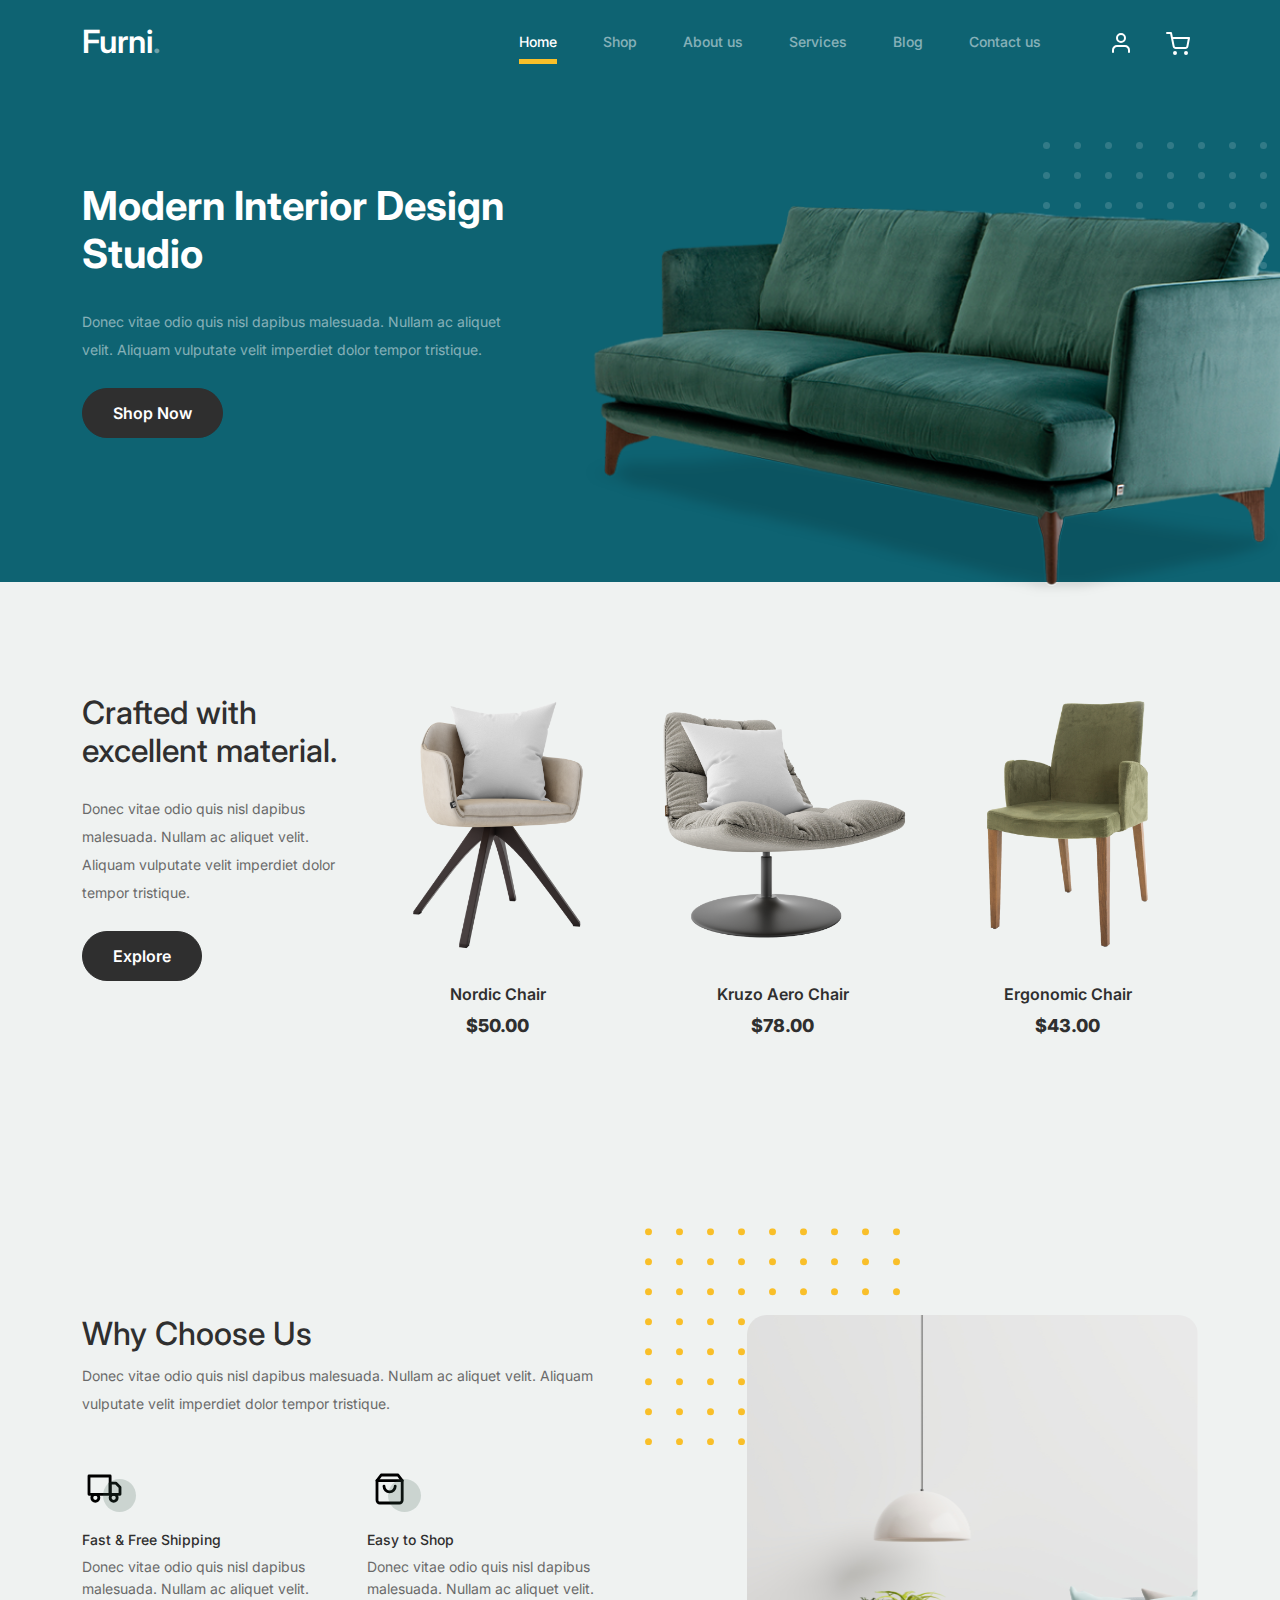
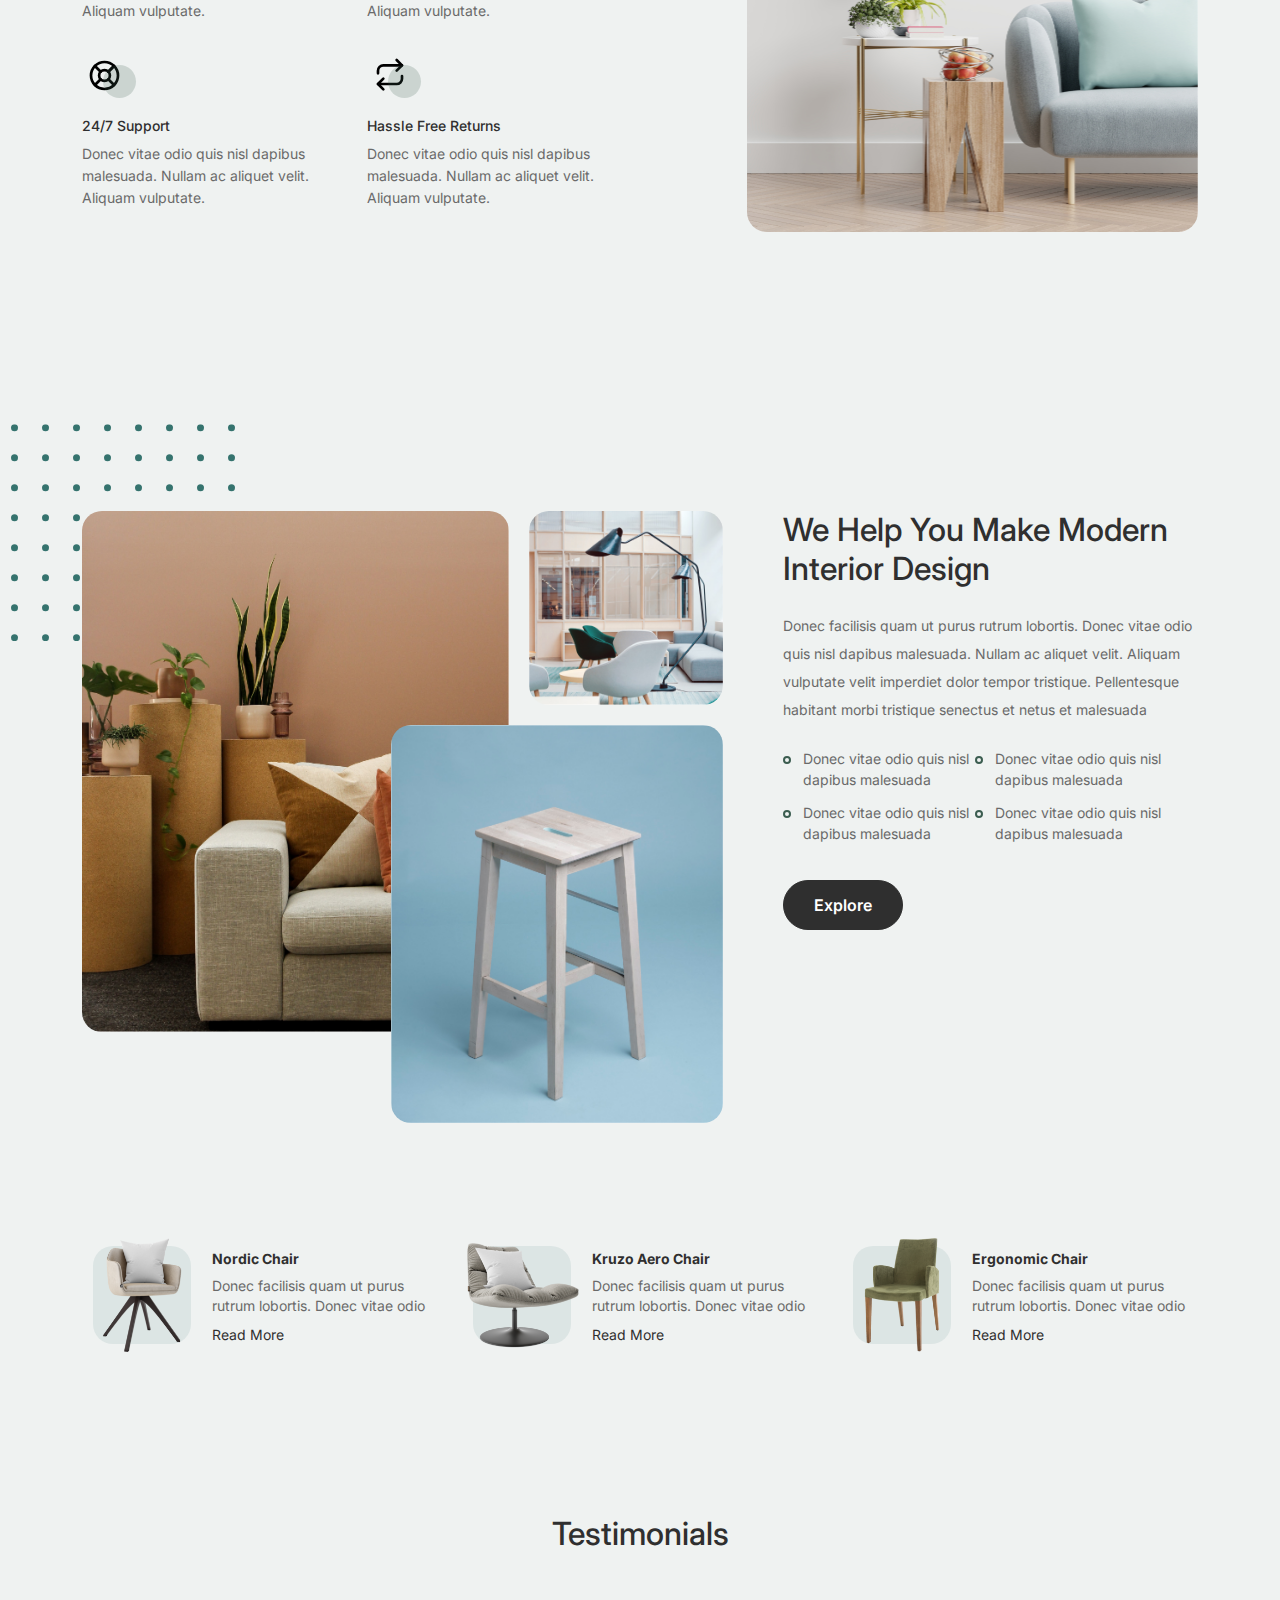
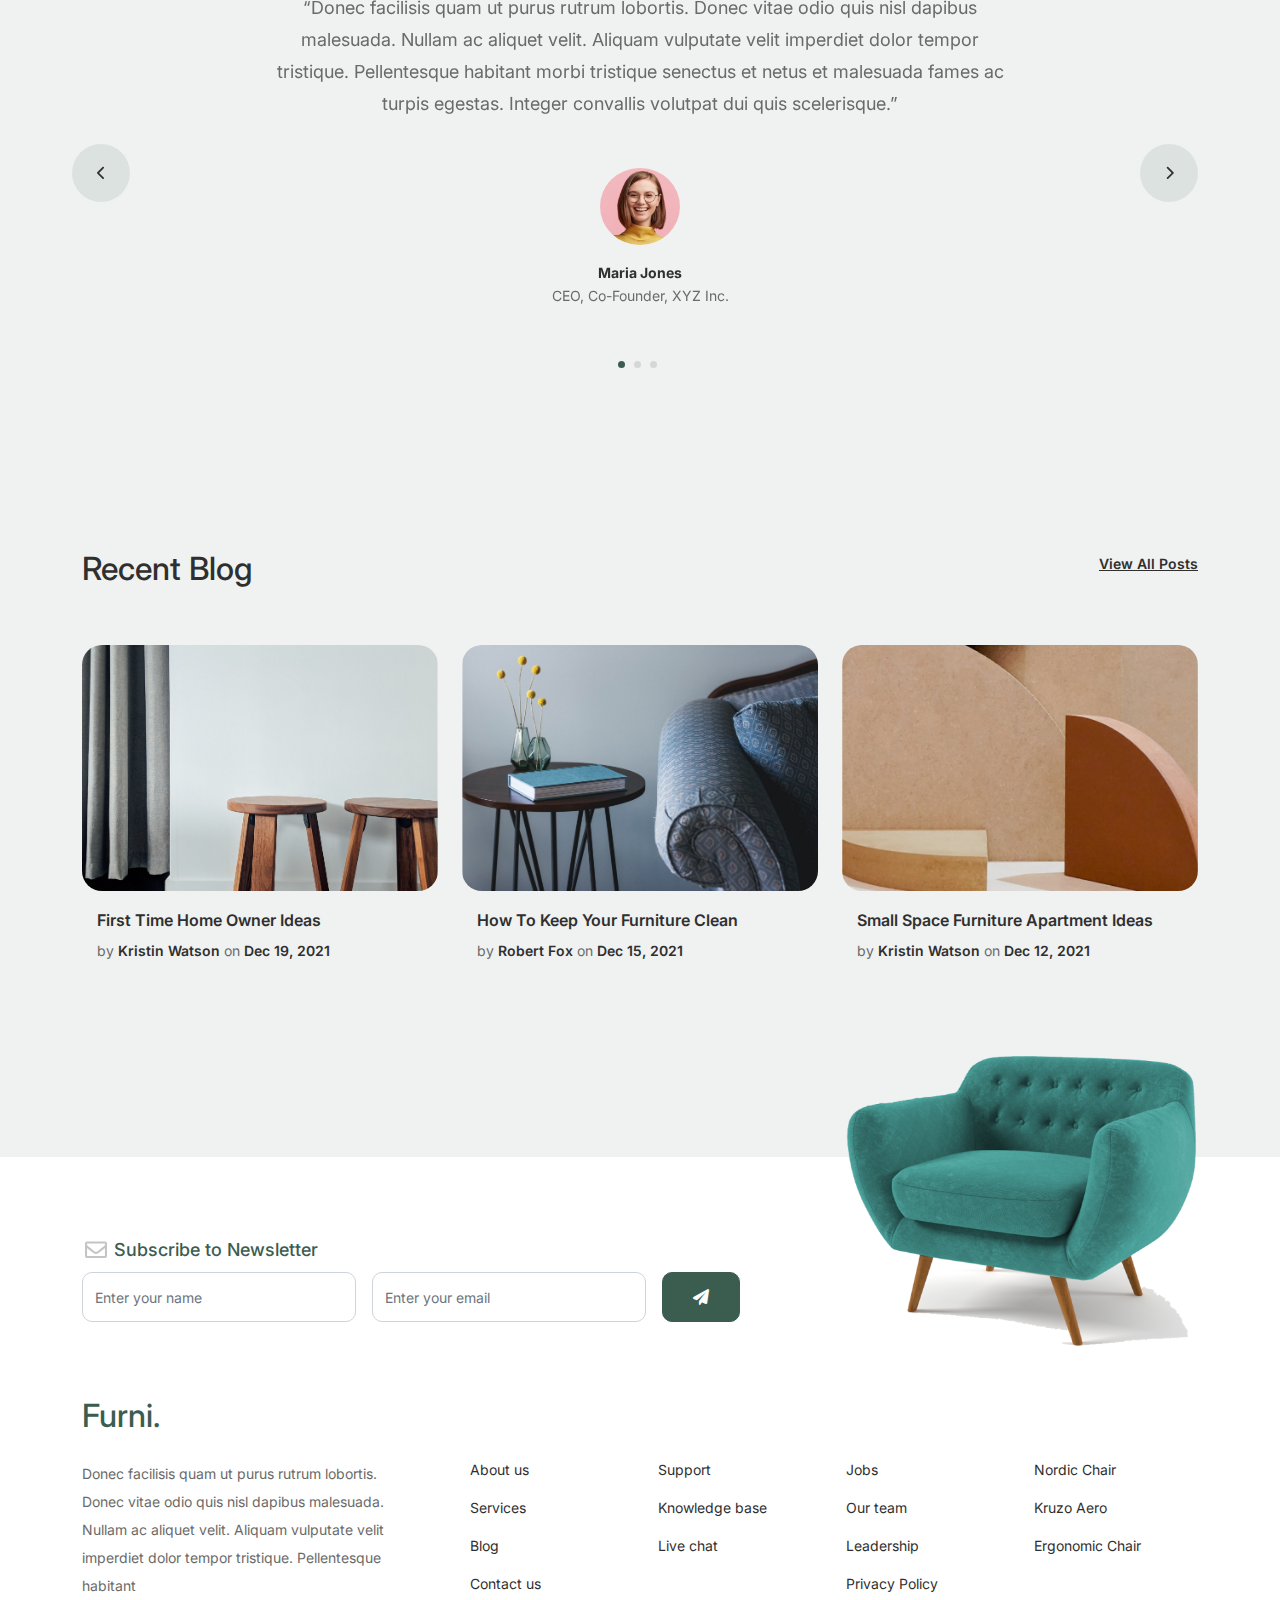
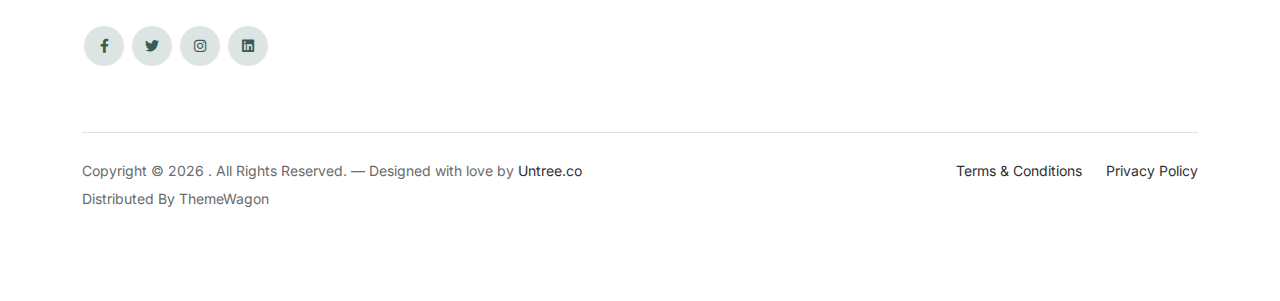
==== ShopSavvy+/index.html @ 0301f214 "Commit 1: Added Folder" ====
<!-- /*
* Bootstrap 5
* Template Name: Furni
* Template Author: Untree.co
* Template URI: https://untree.co/
* License: https://creativecommons.org/licenses/by/3.0/
*/ -->
<!DOCTYPE html>
<html lang="en">
  <head>
    <meta charset="utf-8" />
    <meta
      name="viewport"
      content="width=device-width, initial-scale=1, shrink-to-fit=no"
    />
    <meta name="author" content="Untree.co" />
    <link rel="shortcut icon" href="favicon.png" />

    <meta name="description" content="" />
    <meta name="keywords" content="bootstrap, bootstrap4" />

    <!-- Bootstrap CSS -->
    <link href="css/bootstrap.min.css" rel="stylesheet" />
    <link
      href="https://cdnjs.cloudflare.com/ajax/libs/font-awesome/6.0.0-beta3/css/all.min.css"
      rel="stylesheet"
    />
    <link href="css/tiny-slider.css" rel="stylesheet" />
    <link href="css/style.css" rel="stylesheet" />
    <title>
      Furni Free Bootstrap 5 Template for Furniture and Interior Design Websites
      by Untree.co
    </title>
  </head>

  <body>
    <!-- Start Header/Navigation -->
    <nav
      class="custom-navbar navbar navbar navbar-expand-md navbar-dark bg-dark"
      arial-label="Furni navigation bar"
    >
      <div class="container">
        <a class="navbar-brand" href="index.html">Furni<span>.</span></a>

        <button
          class="navbar-toggler"
          type="button"
          data-bs-toggle="collapse"
          data-bs-target="#navbarsFurni"
          aria-controls="navbarsFurni"
          aria-expanded="false"
          aria-label="Toggle navigation"
        >
          <span class="navbar-toggler-icon"></span>
        </button>

        <div class="collapse navbar-collapse" id="navbarsFurni">
          <ul class="custom-navbar-nav navbar-nav ms-auto mb-2 mb-md-0">
            <li class="nav-item active">
              <a class="nav-link" href="index.html">Home</a>
            </li>
            <li><a class="nav-link" href="shop.html">Shop</a></li>
            <li><a class="nav-link" href="about.html">About us</a></li>
            <li><a class="nav-link" href="services.html">Services</a></li>
            <li><a class="nav-link" href="blog.html">Blog</a></li>
            <li><a class="nav-link" href="contact.html">Contact us</a></li>
          </ul>

          <ul class="custom-navbar-cta navbar-nav mb-2 mb-md-0 ms-5">
            <li>
              <a class="nav-link" href="#"><img src="images/user.svg" /></a>
            </li>
            <li>
              <a class="nav-link" href="cart.html"
                ><img src="images/cart.svg"
              /></a>
            </li>
          </ul>
        </div>
      </div>
    </nav>
    <!-- End Header/Navigation -->

    <!-- Start Hero Section -->
    <div class="hero">
      <div class="container">
        <div class="row justify-content-between">
          <div class="col-lg-5">
            <div class="intro-excerpt">
              <h1>
                Modern Interior <span clsas="d-block">Design Studio</span>
              </h1>
              <p class="mb-4">
                Donec vitae odio quis nisl dapibus malesuada. Nullam ac aliquet
                velit. Aliquam vulputate velit imperdiet dolor tempor tristique.
              </p>
              <p>
                <a href="shop.html" class="btn btn-info me-2">Shop Now</a>
              </p>
            </div>
          </div>
          <div class="col-lg-7">
            <div class="hero-img-wrap">
              <img src="images/couch.png" class="img-fluid" />
            </div>
          </div>
        </div>
      </div>
    </div>
    <!-- End Hero Section -->

    <!-- Start Product Section -->
    <div class="product-section">
      <div class="container">
        <div class="row">
          <!-- Start Column 1 -->
          <div class="col-md-12 col-lg-3 mb-5 mb-lg-0">
            <h2 class="mb-4 section-title">Crafted with excellent material.</h2>
            <p class="mb-4">
              Donec vitae odio quis nisl dapibus malesuada. Nullam ac aliquet
              velit. Aliquam vulputate velit imperdiet dolor tempor tristique.
            </p>
            <p><a href="shop.html" class="btn">Explore</a></p>
          </div>
          <!-- End Column 1 -->

          <!-- Start Column 2 -->
          <div class="col-12 col-md-4 col-lg-3 mb-5 mb-md-0">
            <a class="product-item" href="cart.html">
              <img
                src="images/product-1.png"
                class="img-fluid product-thumbnail"
              />
              <h3 class="product-title">Nordic Chair</h3>
              <strong class="product-price">$50.00</strong>

              <span class="icon-cross">
                <img src="images/cross.svg" class="img-fluid" />
              </span>
            </a>
          </div>
          <!-- End Column 2 -->

          <!-- Start Column 3 -->
          <div class="col-12 col-md-4 col-lg-3 mb-5 mb-md-0">
            <a class="product-item" href="cart.html">
              <img
                src="images/product-2.png"
                class="img-fluid product-thumbnail"
              />
              <h3 class="product-title">Kruzo Aero Chair</h3>
              <strong class="product-price">$78.00</strong>

              <span class="icon-cross">
                <img src="images/cross.svg" class="img-fluid" />
              </span>
            </a>
          </div>
          <!-- End Column 3 -->

          <!-- Start Column 4 -->
          <div class="col-12 col-md-4 col-lg-3 mb-5 mb-md-0">
            <a class="product-item" href="cart.html">
              <img
                src="images/product-3.png"
                class="img-fluid product-thumbnail"
              />
              <h3 class="product-title">Ergonomic Chair</h3>
              <strong class="product-price">$43.00</strong>

              <span class="icon-cross">
                <img src="images/cross.svg" class="img-fluid" />
              </span>
            </a>
          </div>
          <!-- End Column 4 -->
        </div>
      </div>
    </div>
    <!-- End Product Section -->

    <!-- Start Why Choose Us Section -->
    <div class="why-choose-section">
      <div class="container">
        <div class="row justify-content-between">
          <div class="col-lg-6">
            <h2 class="section-title">Why Choose Us</h2>
            <p>
              Donec vitae odio quis nisl dapibus malesuada. Nullam ac aliquet
              velit. Aliquam vulputate velit imperdiet dolor tempor tristique.
            </p>

            <div class="row my-5">
              <div class="col-6 col-md-6">
                <div class="feature">
                  <div class="icon">
                    <img src="images/truck.svg" alt="Image" class="imf-fluid" />
                  </div>
                  <h3>Fast &amp; Free Shipping</h3>
                  <p>
                    Donec vitae odio quis nisl dapibus malesuada. Nullam ac
                    aliquet velit. Aliquam vulputate.
                  </p>
                </div>
              </div>

              <div class="col-6 col-md-6">
                <div class="feature">
                  <div class="icon">
                    <img src="images/bag.svg" alt="Image" class="imf-fluid" />
                  </div>
                  <h3>Easy to Shop</h3>
                  <p>
                    Donec vitae odio quis nisl dapibus malesuada. Nullam ac
                    aliquet velit. Aliquam vulputate.
                  </p>
                </div>
              </div>

              <div class="col-6 col-md-6">
                <div class="feature">
                  <div class="icon">
                    <img
                      src="images/support.svg"
                      alt="Image"
                      class="imf-fluid"
                    />
                  </div>
                  <h3>24/7 Support</h3>
                  <p>
                    Donec vitae odio quis nisl dapibus malesuada. Nullam ac
                    aliquet velit. Aliquam vulputate.
                  </p>
                </div>
              </div>

              <div class="col-6 col-md-6">
                <div class="feature">
                  <div class="icon">
                    <img
                      src="images/return.svg"
                      alt="Image"
                      class="imf-fluid"
                    />
                  </div>
                  <h3>Hassle Free Returns</h3>
                  <p>
                    Donec vitae odio quis nisl dapibus malesuada. Nullam ac
                    aliquet velit. Aliquam vulputate.
                  </p>
                </div>
              </div>
            </div>
          </div>

          <div class="col-lg-5">
            <div class="img-wrap">
              <img
                src="images/why-choose-us-img.jpg"
                alt="Image"
                class="img-fluid"
              />
            </div>
          </div>
        </div>
      </div>
    </div>
    <!-- End Why Choose Us Section -->

    <!-- Start We Help Section -->
    <div class="we-help-section">
      <div class="container">
        <div class="row justify-content-between">
          <div class="col-lg-7 mb-5 mb-lg-0">
            <div class="imgs-grid">
              <div class="grid grid-1">
                <img src="images/img-grid-1.jpg" alt="Untree.co" />
              </div>
              <div class="grid grid-2">
                <img src="images/img-grid-2.jpg" alt="Untree.co" />
              </div>
              <div class="grid grid-3">
                <img src="images/img-grid-3.jpg" alt="Untree.co" />
              </div>
            </div>
          </div>
          <div class="col-lg-5 ps-lg-5">
            <h2 class="section-title mb-4">
              We Help You Make Modern Interior Design
            </h2>
            <p>
              Donec facilisis quam ut purus rutrum lobortis. Donec vitae odio
              quis nisl dapibus malesuada. Nullam ac aliquet velit. Aliquam
              vulputate velit imperdiet dolor tempor tristique. Pellentesque
              habitant morbi tristique senectus et netus et malesuada
            </p>

            <ul class="list-unstyled custom-list my-4">
              <li>Donec vitae odio quis nisl dapibus malesuada</li>
              <li>Donec vitae odio quis nisl dapibus malesuada</li>
              <li>Donec vitae odio quis nisl dapibus malesuada</li>
              <li>Donec vitae odio quis nisl dapibus malesuada</li>
            </ul>
            <p><a herf="#" class="btn">Explore</a></p>
          </div>
        </div>
      </div>
    </div>
    <!-- End We Help Section -->

    <!-- Start Popular Product -->
    <div class="popular-product">
      <div class="container">
        <div class="row">
          <div class="col-12 col-md-6 col-lg-4 mb-4 mb-lg-0">
            <div class="product-item-sm d-flex">
              <div class="thumbnail">
                <img src="images/product-1.png" alt="Image" class="img-fluid" />
              </div>
              <div class="pt-3">
                <h3>Nordic Chair</h3>
                <p>
                  Donec facilisis quam ut purus rutrum lobortis. Donec vitae
                  odio
                </p>
                <p><a href="#">Read More</a></p>
              </div>
            </div>
          </div>

          <div class="col-12 col-md-6 col-lg-4 mb-4 mb-lg-0">
            <div class="product-item-sm d-flex">
              <div class="thumbnail">
                <img src="images/product-2.png" alt="Image" class="img-fluid" />
              </div>
              <div class="pt-3">
                <h3>Kruzo Aero Chair</h3>
                <p>
                  Donec facilisis quam ut purus rutrum lobortis. Donec vitae
                  odio
                </p>
                <p><a href="#">Read More</a></p>
              </div>
            </div>
          </div>

          <div class="col-12 col-md-6 col-lg-4 mb-4 mb-lg-0">
            <div class="product-item-sm d-flex">
              <div class="thumbnail">
                <img src="images/product-3.png" alt="Image" class="img-fluid" />
              </div>
              <div class="pt-3">
                <h3>Ergonomic Chair</h3>
                <p>
                  Donec facilisis quam ut purus rutrum lobortis. Donec vitae
                  odio
                </p>
                <p><a href="#">Read More</a></p>
              </div>
            </div>
          </div>
        </div>
      </div>
    </div>
    <!-- End Popular Product -->

    <!-- Start Testimonial Slider -->
    <div class="testimonial-section">
      <div class="container">
        <div class="row">
          <div class="col-lg-7 mx-auto text-center">
            <h2 class="section-title">Testimonials</h2>
          </div>
        </div>

        <div class="row justify-content-center">
          <div class="col-lg-12">
            <div class="testimonial-slider-wrap text-center">
              <div id="testimonial-nav">
                <span class="prev" data-controls="prev"
                  ><span class="fa fa-chevron-left"></span
                ></span>
                <span class="next" data-controls="next"
                  ><span class="fa fa-chevron-right"></span
                ></span>
              </div>

              <div class="testimonial-slider">
                <div class="item">
                  <div class="row justify-content-center">
                    <div class="col-lg-8 mx-auto">
                      <div class="testimonial-block text-center">
                        <blockquote class="mb-5">
                          <p>
                            &ldquo;Donec facilisis quam ut purus rutrum
                            lobortis. Donec vitae odio quis nisl dapibus
                            malesuada. Nullam ac aliquet velit. Aliquam
                            vulputate velit imperdiet dolor tempor tristique.
                            Pellentesque habitant morbi tristique senectus et
                            netus et malesuada fames ac turpis egestas. Integer
                            convallis volutpat dui quis scelerisque.&rdquo;
                          </p>
                        </blockquote>

                        <div class="author-info">
                          <div class="author-pic">
                            <img
                              src="images/person-1.png"
                              alt="Maria Jones"
                              class="img-fluid"
                            />
                          </div>
                          <h3 class="font-weight-bold">Maria Jones</h3>
                          <span class="position d-block mb-3"
                            >CEO, Co-Founder, XYZ Inc.</span
                          >
                        </div>
                      </div>
                    </div>
                  </div>
                </div>
                <!-- END item -->

                <div class="item">
                  <div class="row justify-content-center">
                    <div class="col-lg-8 mx-auto">
                      <div class="testimonial-block text-center">
                        <blockquote class="mb-5">
                          <p>
                            &ldquo;Donec facilisis quam ut purus rutrum
                            lobortis. Donec vitae odio quis nisl dapibus
                            malesuada. Nullam ac aliquet velit. Aliquam
                            vulputate velit imperdiet dolor tempor tristique.
                            Pellentesque habitant morbi tristique senectus et
                            netus et malesuada fames ac turpis egestas. Integer
                            convallis volutpat dui quis scelerisque.&rdquo;
                          </p>
                        </blockquote>

                        <div class="author-info">
                          <div class="author-pic">
                            <img
                              src="images/person-1.png"
                              alt="Maria Jones"
                              class="img-fluid"
                            />
                          </div>
                          <h3 class="font-weight-bold">Maria Jones</h3>
                          <span class="position d-block mb-3"
                            >CEO, Co-Founder, XYZ Inc.</span
                          >
                        </div>
                      </div>
                    </div>
                  </div>
                </div>
                <!-- END item -->

                <div class="item">
                  <div class="row justify-content-center">
                    <div class="col-lg-8 mx-auto">
                      <div class="testimonial-block text-center">
                        <blockquote class="mb-5">
                          <p>
                            &ldquo;Donec facilisis quam ut purus rutrum
                            lobortis. Donec vitae odio quis nisl dapibus
                            malesuada. Nullam ac aliquet velit. Aliquam
                            vulputate velit imperdiet dolor tempor tristique.
                            Pellentesque habitant morbi tristique senectus et
                            netus et malesuada fames ac turpis egestas. Integer
                            convallis volutpat dui quis scelerisque.&rdquo;
                          </p>
                        </blockquote>

                        <div class="author-info">
                          <div class="author-pic">
                            <img
                              src="images/person-1.png"
                              alt="Maria Jones"
                              class="img-fluid"
                            />
                          </div>
                          <h3 class="font-weight-bold">Maria Jones</h3>
                          <span class="position d-block mb-3"
                            >CEO, Co-Founder, XYZ Inc.</span
                          >
                        </div>
                      </div>
                    </div>
                  </div>
                </div>
                <!-- END item -->
              </div>
            </div>
          </div>
        </div>
      </div>
    </div>
    <!-- End Testimonial Slider -->

    <!-- Start Blog Section -->
    <div class="blog-section">
      <div class="container">
        <div class="row mb-5">
          <div class="col-md-6">
            <h2 class="section-title">Recent Blog</h2>
          </div>
          <div class="col-md-6 text-start text-md-end">
            <a href="#" class="more">View All Posts</a>
          </div>
        </div>

        <div class="row">
          <div class="col-12 col-sm-6 col-md-4 mb-4 mb-md-0">
            <div class="post-entry">
              <a href="#" class="post-thumbnail"
                ><img src="images/post-1.jpg" alt="Image" class="img-fluid"
              /></a>
              <div class="post-content-entry">
                <h3><a href="#">First Time Home Owner Ideas</a></h3>
                <div class="meta">
                  <span>by <a href="#">Kristin Watson</a></span>
                  <span>on <a href="#">Dec 19, 2021</a></span>
                </div>
              </div>
            </div>
          </div>

          <div class="col-12 col-sm-6 col-md-4 mb-4 mb-md-0">
            <div class="post-entry">
              <a href="#" class="post-thumbnail"
                ><img src="images/post-2.jpg" alt="Image" class="img-fluid"
              /></a>
              <div class="post-content-entry">
                <h3><a href="#">How To Keep Your Furniture Clean</a></h3>
                <div class="meta">
                  <span>by <a href="#">Robert Fox</a></span>
                  <span>on <a href="#">Dec 15, 2021</a></span>
                </div>
              </div>
            </div>
          </div>

          <div class="col-12 col-sm-6 col-md-4 mb-4 mb-md-0">
            <div class="post-entry">
              <a href="#" class="post-thumbnail"
                ><img src="images/post-3.jpg" alt="Image" class="img-fluid"
              /></a>
              <div class="post-content-entry">
                <h3><a href="#">Small Space Furniture Apartment Ideas</a></h3>
                <div class="meta">
                  <span>by <a href="#">Kristin Watson</a></span>
                  <span>on <a href="#">Dec 12, 2021</a></span>
                </div>
              </div>
            </div>
          </div>
        </div>
      </div>
    </div>
    <!-- End Blog Section -->

    <!-- Start Footer Section -->
    <footer class="footer-section">
      <div class="container relative">
        <div class="sofa-img">
          <img src="images/sofa.png" alt="Image" class="img-fluid" />
        </div>

        <div class="row">
          <div class="col-lg-8">
            <div class="subscription-form">
              <h3 class="d-flex align-items-center">
                <span class="me-1"
                  ><img
                    src="images/envelope-outline.svg"
                    alt="Image"
                    class="img-fluid" /></span
                ><span>Subscribe to Newsletter</span>
              </h3>

              <form action="#" class="row g-3">
                <div class="col-auto">
                  <input
                    type="text"
                    class="form-control"
                    placeholder="Enter your name"
                  />
                </div>
                <div class="col-auto">
                  <input
                    type="email"
                    class="form-control"
                    placeholder="Enter your email"
                  />
                </div>
                <div class="col-auto">
                  <button class="btn btn-primary">
                    <span class="fa fa-paper-plane"></span>
                  </button>
                </div>
              </form>
            </div>
          </div>
        </div>

        <div class="row g-5 mb-5">
          <div class="col-lg-4">
            <div class="mb-4 footer-logo-wrap">
              <a href="#" class="footer-logo">Furni<span>.</span></a>
            </div>
            <p class="mb-4">
              Donec facilisis quam ut purus rutrum lobortis. Donec vitae odio
              quis nisl dapibus malesuada. Nullam ac aliquet velit. Aliquam
              vulputate velit imperdiet dolor tempor tristique. Pellentesque
              habitant
            </p>

            <ul class="list-unstyled custom-social">
              <li>
                <a href="#"><span class="fa fa-brands fa-facebook-f"></span></a>
              </li>
              <li>
                <a href="#"><span class="fa fa-brands fa-twitter"></span></a>
              </li>
              <li>
                <a href="#"><span class="fa fa-brands fa-instagram"></span></a>
              </li>
              <li>
                <a href="#"><span class="fa fa-brands fa-linkedin"></span></a>
              </li>
            </ul>
          </div>

          <div class="col-lg-8">
            <div class="row links-wrap">
              <div class="col-6 col-sm-6 col-md-3">
                <ul class="list-unstyled">
                  <li><a href="#">About us</a></li>
                  <li><a href="#">Services</a></li>
                  <li><a href="#">Blog</a></li>
                  <li><a href="#">Contact us</a></li>
                </ul>
              </div>

              <div class="col-6 col-sm-6 col-md-3">
                <ul class="list-unstyled">
                  <li><a href="#">Support</a></li>
                  <li><a href="#">Knowledge base</a></li>
                  <li><a href="#">Live chat</a></li>
                </ul>
              </div>

              <div class="col-6 col-sm-6 col-md-3">
                <ul class="list-unstyled">
                  <li><a href="#">Jobs</a></li>
                  <li><a href="#">Our team</a></li>
                  <li><a href="#">Leadership</a></li>
                  <li><a href="#">Privacy Policy</a></li>
                </ul>
              </div>

              <div class="col-6 col-sm-6 col-md-3">
                <ul class="list-unstyled">
                  <li><a href="#">Nordic Chair</a></li>
                  <li><a href="#">Kruzo Aero</a></li>
                  <li><a href="#">Ergonomic Chair</a></li>
                </ul>
              </div>
            </div>
          </div>
        </div>

        <div class="border-top copyright">
          <div class="row pt-4">
            <div class="col-lg-6">
              <p class="mb-2 text-center text-lg-start">
                Copyright &copy;
                <script>
                  document.write(new Date().getFullYear())
                </script>
                . All Rights Reserved. &mdash; Designed with love by
                <a href="https://untree.co">Untree.co</a> Distributed By
                <a hreff="https://themewagon.com">ThemeWagon</a>
                <!-- License information: https://untree.co/license/ -->
              </p>
            </div>

            <div class="col-lg-6 text-center text-lg-end">
              <ul class="list-unstyled d-inline-flex ms-auto">
                <li class="me-4"><a href="#">Terms &amp; Conditions</a></li>
                <li><a href="#">Privacy Policy</a></li>
              </ul>
            </div>
          </div>
        </div>
      </div>
    </footer>
    <!-- End Footer Section -->

    <script src="js/bootstrap.bundle.min.js"></script>
    <script src="js/tiny-slider.js"></script>
    <script src="js/custom.js"></script>
  </body>
</html>
---- ShopSavvy+/css/tiny-slider.css ----
.tns-outer{padding:0 !important}.tns-outer [hidden]{display:none !important}.tns-outer [aria-controls],.tns-outer [data-action]{cursor:pointer}.tns-slider{-webkit-transition:all 0s;-moz-transition:all 0s;transition:all 0s}.tns-slider>.tns-item{-webkit-box-sizing:border-box;-moz-box-sizing:border-box;box-sizing:border-box}.tns-horizontal.tns-subpixel{white-space:nowrap}.tns-horizontal.tns-subpixel>.tns-item{display:inline-block;vertical-align:top;white-space:normal}.tns-horizontal.tns-no-subpixel:after{content:'';display:table;clear:both}.tns-horizontal.tns-no-subpixel>.tns-item{float:left}.tns-horizontal.tns-carousel.tns-no-subpixel>.tns-item{margin-right:-100%}.tns-no-calc{position:relative;left:0}.tns-gallery{position:relative;left:0;min-height:1px}.tns-gallery>.tns-item{position:absolute;left:-100%;-webkit-transition:transform 0s, opacity 0s;-moz-transition:transform 0s, opacity 0s;transition:transform 0s, opacity 0s}.tns-gallery>.tns-slide-active{position:relative;left:auto !important}.tns-gallery>.tns-moving{-webkit-transition:all 0.25s;-moz-transition:all 0.25s;transition:all 0.25s}.tns-autowidth{display:inline-block}.tns-lazy-img{-webkit-transition:opacity 0.6s;-moz-transition:opacity 0.6s;transition:opacity 0.6s;opacity:0.6}.tns-lazy-img.tns-complete{opacity:1}.tns-ah{-webkit-transition:height 0s;-moz-transition:height 0s;transition:height 0s}.tns-ovh{overflow:hidden}.tns-visually-hidden{position:absolute;left:-10000em}.tns-transparent{opacity:0;visibility:hidden}.tns-fadeIn{opacity:1;filter:alpha(opacity=100);z-index:0}.tns-normal,.tns-fadeOut{opacity:0;filter:alpha(opacity=0);z-index:-1}.tns-vpfix{white-space:nowrap}.tns-vpfix>div,.tns-vpfix>li{display:inline-block}.tns-t-subp2{margin:0 auto;width:310px;position:relative;height:10px;overflow:hidden}.tns-t-ct{width:2333.3333333%;width:-webkit-calc(100% * 70 / 3);width:-moz-calc(100% * 70 / 3);width:calc(100% * 70 / 3);position:absolute;right:0}.tns-t-ct:after{content:'';display:table;clear:both}.tns-t-ct>div{width:1.4285714%;width:-webkit-calc(100% / 70);width:-moz-calc(100% / 70);width:calc(100% / 70);height:10px;float:left}

/*# sourceMappingURL=sourcemaps/tiny-slider.css.map */
---- ShopSavvy+/css/style.css ----
/*
* Template Name: UntreeStore
* Template Author: Untree.co
* Author URI: https://untree.co/
* License: https://creativecommons.org/licenses/by/3.0/
*/
@import url('https://fonts.googleapis.com/css2?family=Inter:wght@400;500;600;700;800&display=swap');
body {
  overflow-x: hidden;
  position: relative;
}

body {
  font-family: 'Inter', sans-serif;
  font-weight: 400;
  line-height: 28px;
  color: #6a6a6a;
  font-size: 14px;
  background-color: #eff2f1;
}

a {
  text-decoration: none;
  -webkit-transition: 0.3s all ease;
  -o-transition: 0.3s all ease;
  transition: 0.3s all ease;
  color: #2f2f2f;
  text-decoration: underline;
}
a:hover {
  color: #2f2f2f;
  text-decoration: none;
}
a.more {
  font-weight: 600;
}

.custom-navbar {
  background: rgb(14, 99, 114) !important;
  padding-top: 20px;
  padding-bottom: 20px;
}
.custom-navbar .navbar-brand {
  font-size: 32px;
  font-weight: 600;
}
.custom-navbar .navbar-brand > span {
  opacity: 0.4;
}
.custom-navbar .navbar-toggler {
  border-color: transparent;
}
.custom-navbar .navbar-toggler:active,
.custom-navbar .navbar-toggler:focus {
  -webkit-box-shadow: none;
  box-shadow: none;
  outline: none;
}
@media (min-width: 992px) {
  .custom-navbar .custom-navbar-nav li {
    margin-left: 15px;
    margin-right: 15px;
  }
}
.custom-navbar .custom-navbar-nav li a {
  font-weight: 500;
  color: #ffffff !important;
  opacity: 0.5;
  -webkit-transition: 0.3s all ease;
  -o-transition: 0.3s all ease;
  transition: 0.3s all ease;
  position: relative;
}
@media (min-width: 768px) {
  .custom-navbar .custom-navbar-nav li a:before {
    content: '';
    position: absolute;
    bottom: 0;
    left: 8px;
    right: 8px;
    background: #f9bf29;
    height: 5px;
    opacity: 1;
    visibility: visible;
    width: 0;
    -webkit-transition: 0.15s all ease-out;
    -o-transition: 0.15s all ease-out;
    transition: 0.15s all ease-out;
  }
}
.custom-navbar .custom-navbar-nav li a:hover {
  opacity: 1;
}
.custom-navbar .custom-navbar-nav li a:hover:before {
  width: calc(100% - 16px);
}
.custom-navbar .custom-navbar-nav li.active a {
  opacity: 1;
}
.custom-navbar .custom-navbar-nav li.active a:before {
  width: calc(100% - 16px);
}
.custom-navbar .custom-navbar-cta {
  margin-left: 0 !important;
  -webkit-box-orient: horizontal;
  -webkit-box-direction: normal;
  -ms-flex-direction: row;
  flex-direction: row;
}
@media (min-width: 768px) {
  .custom-navbar .custom-navbar-cta {
    margin-left: 40px !important;
  }
}
.custom-navbar .custom-navbar-cta li {
  margin-left: 0px;
  margin-right: 0px;
}
.custom-navbar .custom-navbar-cta li:first-child {
  margin-right: 20px;
}

.hero {
  background: rgb(14, 99, 114);
  padding: calc(4rem - 30px) 0 0rem 0;
}
@media (min-width: 768px) {
  .hero {
    padding: calc(4rem - 30px) 0 4rem 0;
  }
}
@media (min-width: 992px) {
  .hero {
    padding: calc(8rem - 30px) 0 8rem 0;
  }
}
.hero .intro-excerpt {
  position: relative;
  z-index: 4;
}
@media (min-width: 992px) {
  .hero .intro-excerpt {
    max-width: 450px;
  }
}
.hero h1 {
  font-weight: 700;
  color: #ffffff;
  margin-bottom: 30px;
}
@media (min-width: 1400px) {
  .hero h1 {
    font-size: 54px;
  }
}
.hero p {
  color: rgba(255, 255, 255, 0.5);
  margin-botom: 30px;
}
.hero .hero-img-wrap {
  position: relative;
}
.hero .hero-img-wrap img {
  position: relative;
  top: 0px;
  right: 0px;
  z-index: 2;
  max-width: 780px;
  left: -20px;
}
@media (min-width: 768px) {
  .hero .hero-img-wrap img {
    right: 0px;
    left: -100px;
  }
}
@media (min-width: 992px) {
  .hero .hero-img-wrap img {
    left: 0px;
    top: -80px;
    position: absolute;
    right: -50px;
  }
}
@media (min-width: 1200px) {
  .hero .hero-img-wrap img {
    left: 0px;
    top: -80px;
    right: -100px;
  }
}
.hero .hero-img-wrap:after {
  content: '';
  position: absolute;
  width: 255px;
  height: 217px;
  background-image: url('../images/dots-light.svg');
  background-size: contain;
  background-repeat: no-repeat;
  right: -100px;
  top: -0px;
}
@media (min-width: 1200px) {
  .hero .hero-img-wrap:after {
    top: -40px;
  }
}

.btn {
  font-weight: 600;
  padding: 12px 30px;
  border-radius: 30px;
  color: #ffffff;
  background: #2f2f2f;
  border-color: #2f2f2f;
}
.btn:hover {
  color: #ffffff;
  background: #222222;
  border-color: #222222;
}
.btn:active,
.btn:focus {
  outline: none !important;
  -webkit-box-shadow: none;
  box-shadow: none;
}
.btn.btn-primary {
  background: #3b5d50;
  border-color: #3b5d50;
}
.btn.btn-primary:hover {
  background: #314d43;
  border-color: #314d43;
}
.btn.btn-secondary {
  color: #2f2f2f;
  background: #f9bf29;
  border-color: #f9bf29;
}
.btn.btn-secondary:hover {
  background: #f8b810;
  border-color: #f8b810;
}
.btn.btn-white-outline {
  background: transparent;
  border-width: 2px;
  border-color: rgba(255, 255, 255, 0.3);
}
.btn.btn-white-outline:hover {
  border-color: white;
  color: #ffffff;
}

.section-title {
  color: #2f2f2f;
}

.product-section {
  padding: 7rem 0;
}
.product-section .product-item {
  text-align: center;
  text-decoration: none;
  display: block;
  position: relative;
  padding-bottom: 50px;
  cursor: pointer;
}
.product-section .product-item .product-thumbnail {
  margin-bottom: 30px;
  position: relative;
  top: 0;
  -webkit-transition: 0.3s all ease;
  -o-transition: 0.3s all ease;
  transition: 0.3s all ease;
}
.product-section .product-item h3 {
  font-weight: 600;
  font-size: 16px;
}
.product-section .product-item strong {
  font-weight: 800 !important;
  font-size: 18px !important;
}
.product-section .product-item h3,
.product-section .product-item strong {
  color: #2f2f2f;
  text-decoration: none;
}
.product-section .product-item .icon-cross {
  position: absolute;
  width: 35px;
  height: 35px;
  display: inline-block;
  background: #2f2f2f;
  bottom: 15px;
  left: 50%;
  -webkit-transform: translateX(-50%);
  -ms-transform: translateX(-50%);
  transform: translateX(-50%);
  margin-bottom: -17.5px;
  border-radius: 50%;
  opacity: 0;
  visibility: hidden;
  -webkit-transition: 0.3s all ease;
  -o-transition: 0.3s all ease;
  transition: 0.3s all ease;
}
.product-section .product-item .icon-cross img {
  position: absolute;
  left: 50%;
  top: 50%;
  -webkit-transform: translate(-50%, -50%);
  -ms-transform: translate(-50%, -50%);
  transform: translate(-50%, -50%);
}
.product-section .product-item:before {
  bottom: 0;
  left: 0;
  right: 0;
  position: absolute;
  content: '';
  background: #dce5e4;
  height: 0%;
  z-index: -1;
  border-radius: 10px;
  -webkit-transition: 0.3s all ease;
  -o-transition: 0.3s all ease;
  transition: 0.3s all ease;
}
.product-section .product-item:hover .product-thumbnail {
  top: -25px;
}
.product-section .product-item:hover .icon-cross {
  bottom: 0;
  opacity: 1;
  visibility: visible;
}
.product-section .product-item:hover:before {
  height: 70%;
}

.why-choose-section {
  padding: 7rem 0;
}
.why-choose-section .img-wrap {
  position: relative;
}
.why-choose-section .img-wrap:before {
  position: absolute;
  content: '';
  width: 255px;
  height: 217px;
  background-image: url('../images/dots-yellow.svg');
  background-repeat: no-repeat;
  background-size: contain;
  -webkit-transform: translate(-40%, -40%);
  -ms-transform: translate(-40%, -40%);
  transform: translate(-40%, -40%);
  z-index: -1;
}
.why-choose-section .img-wrap img {
  border-radius: 20px;
}

.feature {
  margin-bottom: 30px;
}
.feature .icon {
  display: inline-block;
  position: relative;
  margin-bottom: 20px;
}
.feature .icon:before {
  content: '';
  width: 33px;
  height: 33px;
  position: absolute;
  background: rgba(59, 93, 80, 0.2);
  border-radius: 50%;
  right: -8px;
  bottom: 0;
}
.feature h3 {
  font-size: 14px;
  color: #2f2f2f;
}
.feature p {
  font-size: 14px;
  line-height: 22px;
  color: #6a6a6a;
}

.we-help-section {
  padding: 7rem 0;
}
.we-help-section .imgs-grid {
  display: -ms-grid;
  display: grid;
  -ms-grid-columns: (1fr) [27];
  grid-template-columns: repeat(27, 1fr);
  position: relative;
}
.we-help-section .imgs-grid:before {
  position: absolute;
  content: '';
  width: 255px;
  height: 217px;
  background-image: url('../images/dots-green.svg');
  background-size: contain;
  background-repeat: no-repeat;
  -webkit-transform: translate(-40%, -40%);
  -ms-transform: translate(-40%, -40%);
  transform: translate(-40%, -40%);
  z-index: -1;
}
.we-help-section .imgs-grid .grid {
  position: relative;
}
.we-help-section .imgs-grid .grid img {
  border-radius: 20px;
  max-width: 100%;
}
.we-help-section .imgs-grid .grid.grid-1 {
  -ms-grid-column: 1;
  -ms-grid-column-span: 18;
  grid-column: 1 / span 18;
  -ms-grid-row: 1;
  -ms-grid-row-span: 27;
  grid-row: 1 / span 27;
}
.we-help-section .imgs-grid .grid.grid-2 {
  -ms-grid-column: 19;
  -ms-grid-column-span: 27;
  grid-column: 19 / span 27;
  -ms-grid-row: 1;
  -ms-grid-row-span: 5;
  grid-row: 1 / span 5;
  padding-left: 20px;
}
.we-help-section .imgs-grid .grid.grid-3 {
  -ms-grid-column: 14;
  -ms-grid-column-span: 16;
  grid-column: 14 / span 16;
  -ms-grid-row: 6;
  -ms-grid-row-span: 27;
  grid-row: 6 / span 27;
  padding-top: 20px;
}

.custom-list {
  width: 100%;
}
.custom-list li {
  display: inline-block;
  width: calc(50% - 20px);
  margin-bottom: 12px;
  line-height: 1.5;
  position: relative;
  padding-left: 20px;
}
.custom-list li:before {
  content: '';
  width: 8px;
  height: 8px;
  border-radius: 50%;
  border: 2px solid #3b5d50;
  position: absolute;
  left: 0;
  top: 8px;
}

.popular-product {
  padding: 0 0 7rem 0;
}
.popular-product .product-item-sm h3 {
  font-size: 14px;
  font-weight: 700;
  color: #2f2f2f;
}
.popular-product .product-item-sm a {
  text-decoration: none;
  color: #2f2f2f;
  -webkit-transition: 0.3s all ease;
  -o-transition: 0.3s all ease;
  transition: 0.3s all ease;
}
.popular-product .product-item-sm a:hover {
  color: rgba(47, 47, 47, 0.5);
}
.popular-product .product-item-sm p {
  line-height: 1.4;
  margin-bottom: 10px;
  font-size: 14px;
}
.popular-product .product-item-sm .thumbnail {
  margin-right: 10px;
  -webkit-box-flex: 0;
  -ms-flex: 0 0 120px;
  flex: 0 0 120px;
  position: relative;
}
.popular-product .product-item-sm .thumbnail:before {
  content: '';
  position: absolute;
  border-radius: 20px;
  background: #dce5e4;
  width: 98px;
  height: 98px;
  top: 50%;
  left: 50%;
  -webkit-transform: translate(-50%, -50%);
  -ms-transform: translate(-50%, -50%);
  transform: translate(-50%, -50%);
  z-index: -1;
}

.testimonial-section {
  padding: 3rem 0 7rem 0;
}

.testimonial-slider-wrap {
  position: relative;
}
.testimonial-slider-wrap .tns-inner {
  padding-top: 30px;
}
.testimonial-slider-wrap .item .testimonial-block blockquote {
  font-size: 16px;
}
@media (min-width: 768px) {
  .testimonial-slider-wrap .item .testimonial-block blockquote {
    line-height: 32px;
    font-size: 18px;
  }
}
.testimonial-slider-wrap .item .testimonial-block .author-info .author-pic {
  margin-bottom: 20px;
}
.testimonial-slider-wrap .item .testimonial-block .author-info .author-pic img {
  max-width: 80px;
  border-radius: 50%;
}
.testimonial-slider-wrap .item .testimonial-block .author-info h3 {
  font-size: 14px;
  font-weight: 700;
  color: #2f2f2f;
  margin-bottom: 0;
}
.testimonial-slider-wrap #testimonial-nav {
  position: absolute;
  top: 50%;
  z-index: 99;
  width: 100%;
  display: none;
}
@media (min-width: 768px) {
  .testimonial-slider-wrap #testimonial-nav {
    display: block;
  }
}
.testimonial-slider-wrap #testimonial-nav > span {
  cursor: pointer;
  position: absolute;
  width: 58px;
  height: 58px;
  line-height: 58px;
  border-radius: 50%;
  background: rgba(59, 93, 80, 0.1);
  color: #2f2f2f;
  -webkit-transition: 0.3s all ease;
  -o-transition: 0.3s all ease;
  transition: 0.3s all ease;
}
.testimonial-slider-wrap #testimonial-nav > span:hover {
  background: #3b5d50;
  color: #ffffff;
}
.testimonial-slider-wrap #testimonial-nav .prev {
  left: -10px;
}
.testimonial-slider-wrap #testimonial-nav .next {
  right: 0;
}
.testimonial-slider-wrap .tns-nav {
  position: absolute;
  bottom: -50px;
  left: 50%;
  -webkit-transform: translateX(-50%);
  -ms-transform: translateX(-50%);
  transform: translateX(-50%);
}
.testimonial-slider-wrap .tns-nav button {
  background: none;
  border: none;
  display: inline-block;
  position: relative;
  width: 0 !important;
  height: 7px !important;
  margin: 2px;
}
.testimonial-slider-wrap .tns-nav button:active,
.testimonial-slider-wrap .tns-nav button:focus,
.testimonial-slider-wrap .tns-nav button:hover {
  outline: none;
  -webkit-box-shadow: none;
  box-shadow: none;
  background: none;
}
.testimonial-slider-wrap .tns-nav button:before {
  display: block;
  width: 7px;
  height: 7px;
  left: 0;
  top: 0;
  position: absolute;
  content: '';
  border-radius: 50%;
  -webkit-transition: 0.3s all ease;
  -o-transition: 0.3s all ease;
  transition: 0.3s all ease;
  background-color: #d6d6d6;
}
.testimonial-slider-wrap .tns-nav button:hover:before,
.testimonial-slider-wrap .tns-nav button.tns-nav-active:before {
  background-color: #3b5d50;
}

.before-footer-section {
  padding: 7rem 0 12rem 0 !important;
}

.blog-section {
  padding: 7rem 0 12rem 0;
}
.blog-section .post-entry a {
  text-decoration: none;
}
.blog-section .post-entry .post-thumbnail {
  display: block;
  margin-bottom: 20px;
}
.blog-section .post-entry .post-thumbnail img {
  border-radius: 20px;
  -webkit-transition: 0.3s all ease;
  -o-transition: 0.3s all ease;
  transition: 0.3s all ease;
}
.blog-section .post-entry .post-content-entry {
  padding-left: 15px;
  padding-right: 15px;
}
.blog-section .post-entry .post-content-entry h3 {
  font-size: 16px;
  margin-bottom: 0;
  font-weight: 600;
  margin-bottom: 7px;
}
.blog-section .post-entry .post-content-entry .meta {
  font-size: 14px;
}
.blog-section .post-entry .post-content-entry .meta a {
  font-weight: 600;
}
.blog-section .post-entry:hover .post-thumbnail img,
.blog-section .post-entry:focus .post-thumbnail img {
  opacity: 0.7;
}

.footer-section {
  padding: 80px 0;
  background: #ffffff;
}
.footer-section .relative {
  position: relative;
}
.footer-section a {
  text-decoration: none;
  color: #2f2f2f;
  -webkit-transition: 0.3s all ease;
  -o-transition: 0.3s all ease;
  transition: 0.3s all ease;
}
.footer-section a:hover {
  color: rgba(47, 47, 47, 0.5);
}
.footer-section .subscription-form {
  margin-bottom: 40px;
  position: relative;
  z-index: 2;
  margin-top: 100px;
}
@media (min-width: 992px) {
  .footer-section .subscription-form {
    margin-top: 0px;
    margin-bottom: 80px;
  }
}
.footer-section .subscription-form h3 {
  font-size: 18px;
  font-weight: 500;
  color: #3b5d50;
}
.footer-section .subscription-form .form-control {
  height: 50px;
  border-radius: 10px;
  font-family: 'Inter', sans-serif;
}
.footer-section .subscription-form .form-control:active,
.footer-section .subscription-form .form-control:focus {
  outline: none;
  -webkit-box-shadow: none;
  box-shadow: none;
  border-color: #3b5d50;
  -webkit-box-shadow: 0 1px 4px 0 rgba(0, 0, 0, 0.2);
  box-shadow: 0 1px 4px 0 rgba(0, 0, 0, 0.2);
}
.footer-section .subscription-form .form-control::-webkit-input-placeholder {
  font-size: 14px;
}
.footer-section .subscription-form .form-control::-moz-placeholder {
  font-size: 14px;
}
.footer-section .subscription-form .form-control:-ms-input-placeholder {
  font-size: 14px;
}
.footer-section .subscription-form .form-control:-moz-placeholder {
  font-size: 14px;
}
.footer-section .subscription-form .btn {
  border-radius: 10px !important;
}
.footer-section .sofa-img {
  position: absolute;
  top: -200px;
  z-index: 1;
  right: 0;
}
.footer-section .sofa-img img {
  max-width: 380px;
}
.footer-section .links-wrap {
  margin-top: 0px;
}
@media (min-width: 992px) {
  .footer-section .links-wrap {
    margin-top: 54px;
  }
}
.footer-section .links-wrap ul li {
  margin-bottom: 10px;
}
.footer-section .footer-logo-wrap .footer-logo {
  font-size: 32px;
  font-weight: 500;
  text-decoration: none;
  color: #3b5d50;
}
.footer-section .custom-social li {
  margin: 2px;
  display: inline-block;
}
.footer-section .custom-social li a {
  width: 40px;
  height: 40px;
  text-align: center;
  line-height: 40px;
  display: inline-block;
  background: #dce5e4;
  color: #3b5d50;
  border-radius: 50%;
}
.footer-section .custom-social li a:hover {
  background: #3b5d50;
  color: #ffffff;
}
.footer-section .border-top {
  border-color: #dce5e4;
}
.footer-section .border-top.copyright {
  font-size: 14px !important;
}

.untree_co-section {
  padding: 7rem 0;
}

.form-control {
  height: 50px;
  border-radius: 10px;
  font-family: 'Inter', sans-serif;
}
.form-control:active,
.form-control:focus {
  outline: none;
  -webkit-box-shadow: none;
  box-shadow: none;
  border-color: #3b5d50;
  -webkit-box-shadow: 0 1px 4px 0 rgba(0, 0, 0, 0.2);
  box-shadow: 0 1px 4px 0 rgba(0, 0, 0, 0.2);
}
.form-control::-webkit-input-placeholder {
  font-size: 14px;
}
.form-control::-moz-placeholder {
  font-size: 14px;
}
.form-control:-ms-input-placeholder {
  font-size: 14px;
}
.form-control:-moz-placeholder {
  font-size: 14px;
}

.service {
  line-height: 1.5;
}
.service .service-icon {
  border-radius: 10px;
  -webkit-box-flex: 0;
  -ms-flex: 0 0 50px;
  flex: 0 0 50px;
  height: 50px;
  line-height: 50px;
  text-align: center;
  background: #3b5d50;
  margin-right: 20px;
  color: #ffffff;
}

textarea {
  height: auto !important;
}

.site-blocks-table {
  overflow: auto;
}
.site-blocks-table .product-thumbnail {
  width: 200px;
}
.site-blocks-table .btn {
  padding: 2px 10px;
}
.site-blocks-table thead th {
  padding: 30px;
  text-align: center;
  border-width: 0px !important;
  vertical-align: middle;
  color: rgba(0, 0, 0, 0.8);
  font-size: 18px;
}
.site-blocks-table td {
  padding: 20px;
  text-align: center;
  vertical-align: middle;
  color: rgba(0, 0, 0, 0.8);
}
.site-blocks-table tbody tr:first-child td {
  border-top: 1px solid #3b5d50 !important;
}
.site-blocks-table .btn {
  background: none !important;
  color: #000000;
  border: none;
  height: auto !important;
}

.site-block-order-table th {
  border-top: none !important;
  border-bottom-width: 1px !important;
}

.site-block-order-table td,
.site-block-order-table th {
  color: #000000;
}

.couponcode-wrap input {
  border-radius: 10px !important;
}

.text-primary {
  color: #3b5d50 !important;
}

.thankyou-icon {
  position: relative;
  color: #3b5d50;
}
.thankyou-icon:before {
  position: absolute;
  content: '';
  width: 50px;
  height: 50px;
  border-radius: 50%;
  background: rgba(59, 93, 80, 0.2);
}
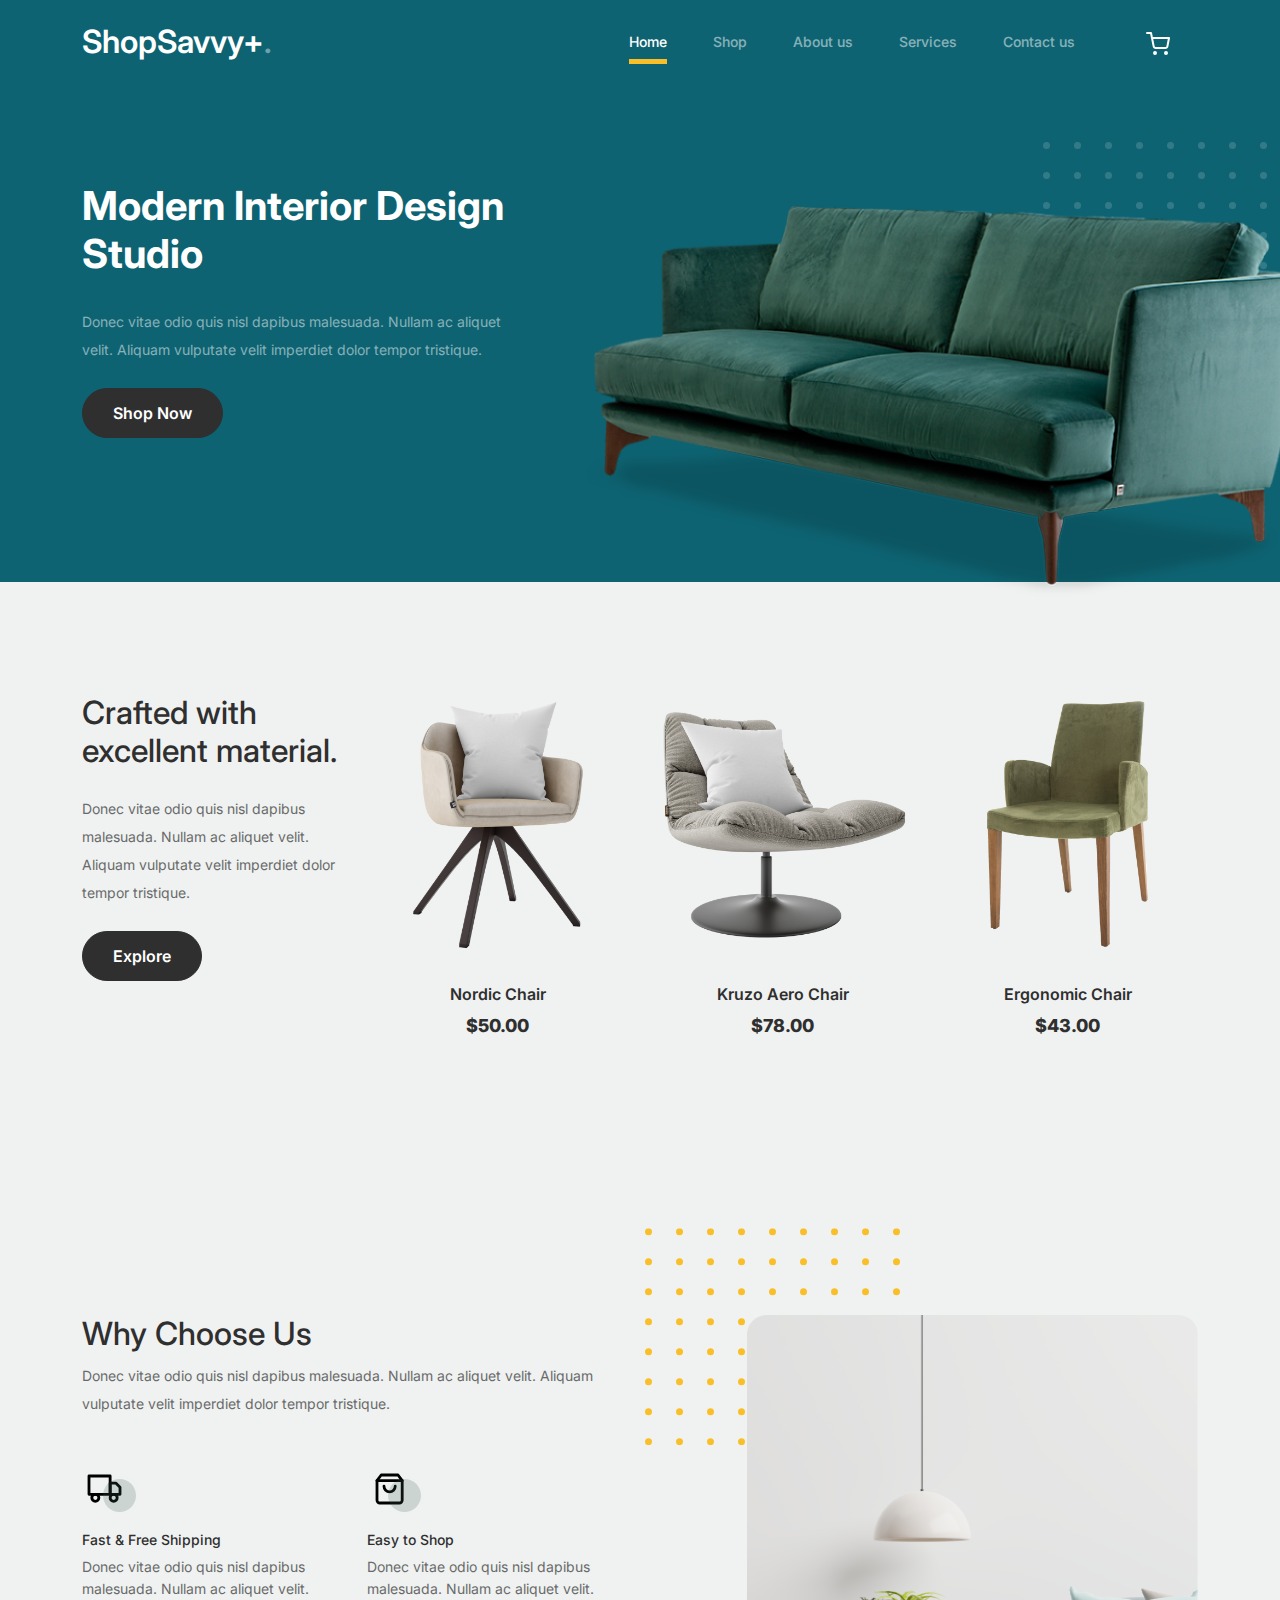
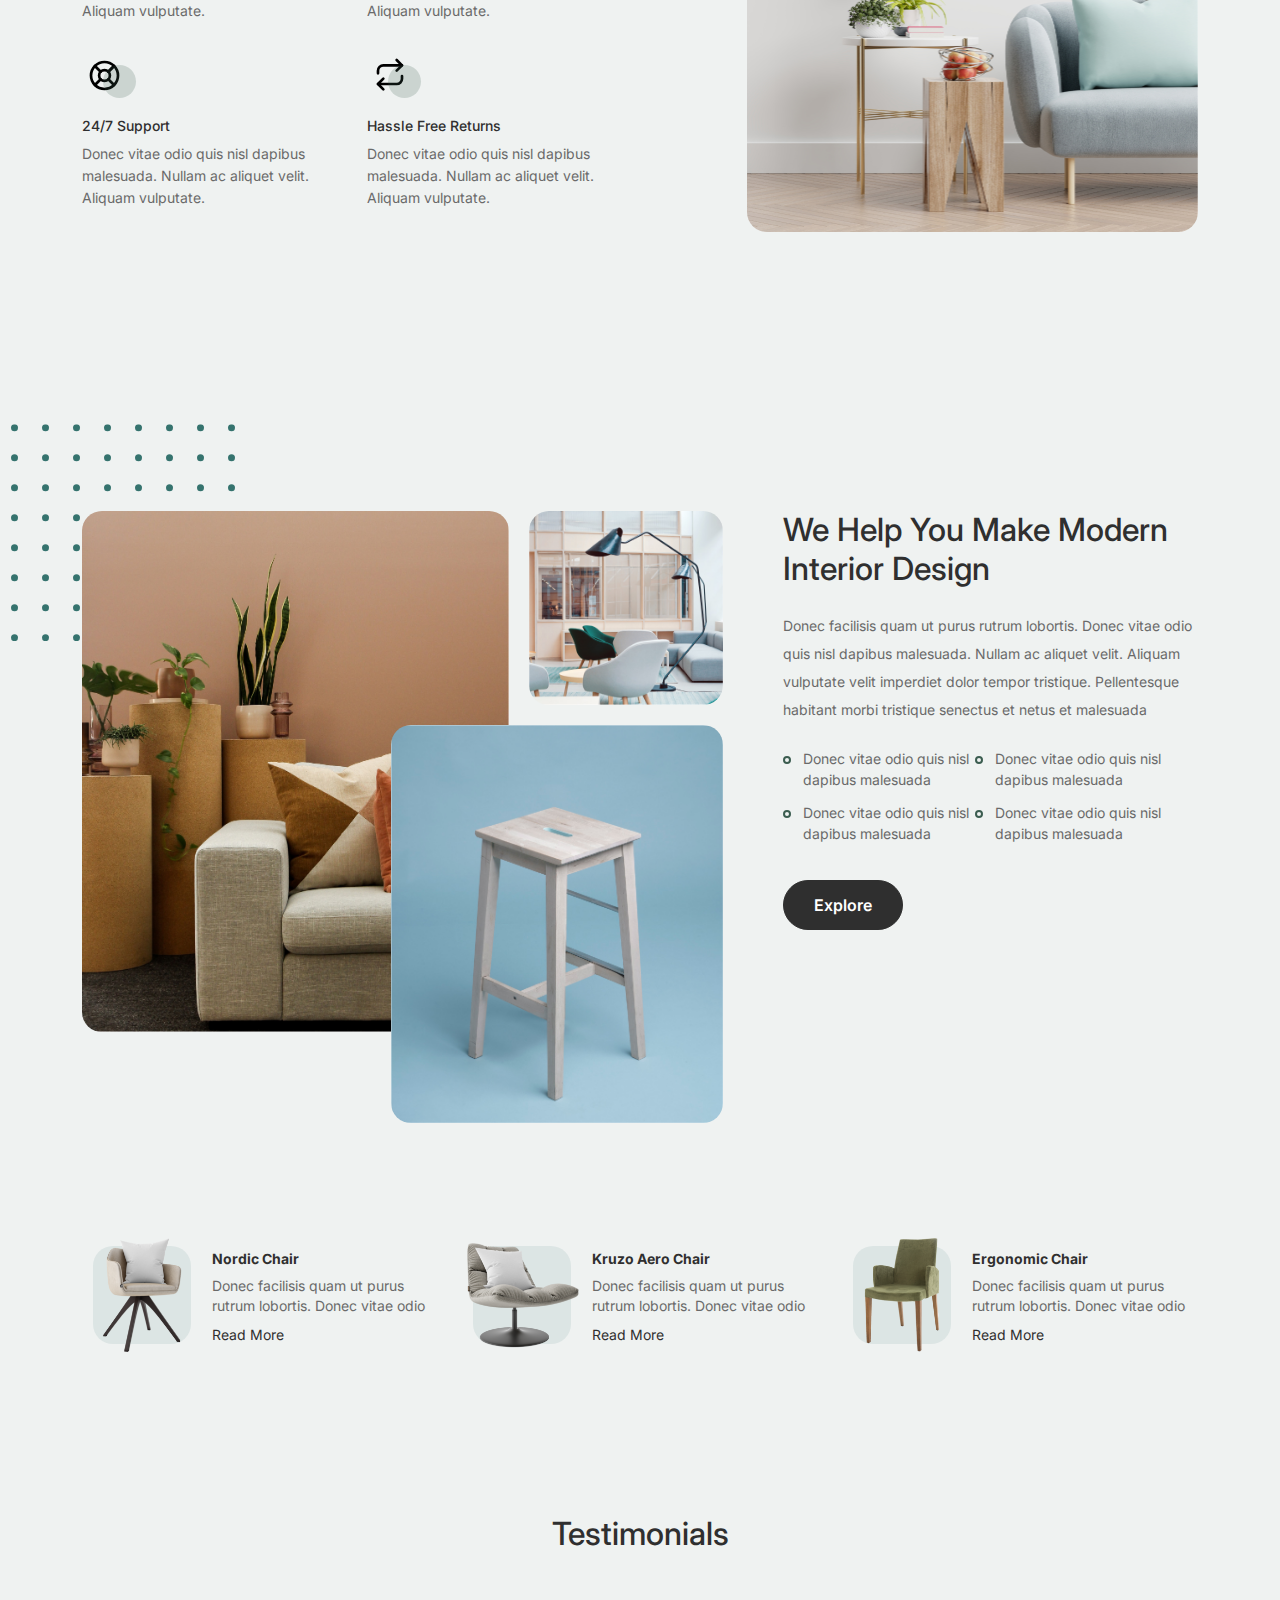
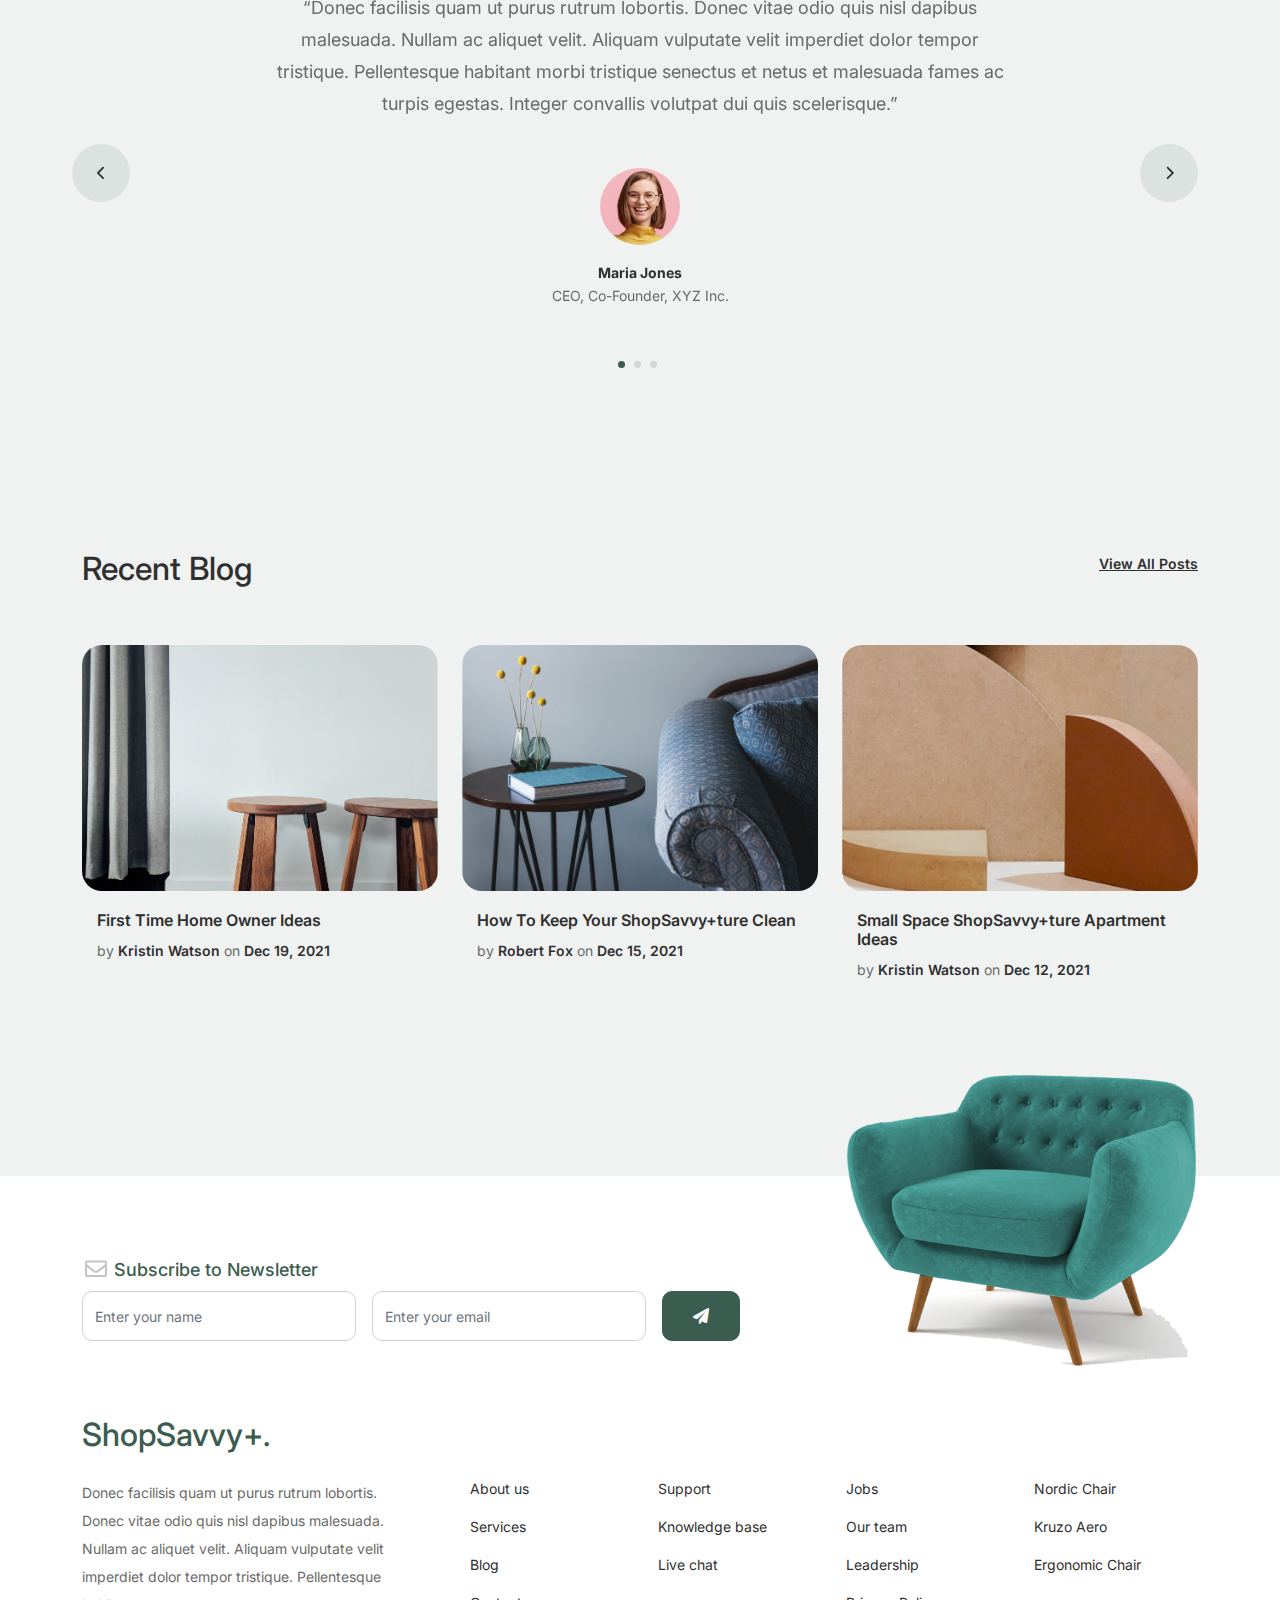
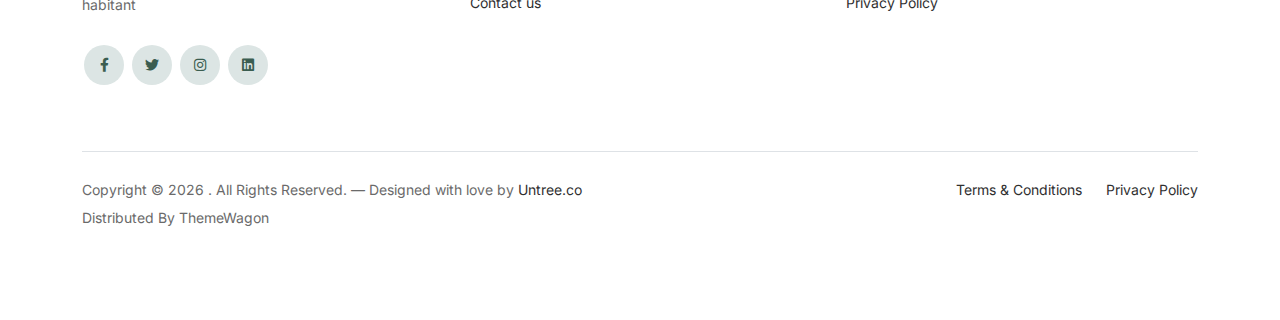
==== commit 4c6fa933: "Commit 2: Navbar Changes" ====
--- a/ShopSavvy+/index.html
+++ b/ShopSavvy+/index.html
@@ -1,10 +1,3 @@
-<!-- /*
-* Bootstrap 5
-* Template Name: Furni
-* Template Author: Untree.co
-* Template URI: https://untree.co/
-* License: https://creativecommons.org/licenses/by/3.0/
-*/ -->
 <!DOCTYPE html>
 <html lang="en">
   <head>
@@ -27,34 +20,31 @@
     />
     <link href="css/tiny-slider.css" rel="stylesheet" />
     <link href="css/style.css" rel="stylesheet" />
-    <title>
-      Furni Free Bootstrap 5 Template for Furniture and Interior Design Websites
-      by Untree.co
-    </title>
+    <title>ShopSavvy+</title>
   </head>
 
   <body>
     <!-- Start Header/Navigation -->
     <nav
       class="custom-navbar navbar navbar navbar-expand-md navbar-dark bg-dark"
-      arial-label="Furni navigation bar"
+      arial-label="ShopSavvy+ navigation bar"
     >
       <div class="container">
-        <a class="navbar-brand" href="index.html">Furni<span>.</span></a>
+        <a class="navbar-brand" href="index.html">ShopSavvy+<span>.</span></a>
 
         <button
           class="navbar-toggler"
           type="button"
           data-bs-toggle="collapse"
-          data-bs-target="#navbarsFurni"
-          aria-controls="navbarsFurni"
+          data-bs-target="#navbarsShopSavvy+"
+          aria-controls="navbarsShopSavvy+"
           aria-expanded="false"
           aria-label="Toggle navigation"
         >
           <span class="navbar-toggler-icon"></span>
         </button>
 
-        <div class="collapse navbar-collapse" id="navbarsFurni">
+        <div class="collapse navbar-collapse" id="navbarsShopSavvy+">
           <ul class="custom-navbar-nav navbar-nav ms-auto mb-2 mb-md-0">
             <li class="nav-item active">
               <a class="nav-link" href="index.html">Home</a>
@@ -62,14 +52,10 @@
             <li><a class="nav-link" href="shop.html">Shop</a></li>
             <li><a class="nav-link" href="about.html">About us</a></li>
             <li><a class="nav-link" href="services.html">Services</a></li>
-            <li><a class="nav-link" href="blog.html">Blog</a></li>
             <li><a class="nav-link" href="contact.html">Contact us</a></li>
           </ul>
 
           <ul class="custom-navbar-cta navbar-nav mb-2 mb-md-0 ms-5">
-            <li>
-              <a class="nav-link" href="#"><img src="images/user.svg" /></a>
-            </li>
             <li>
               <a class="nav-link" href="cart.html"
                 ><img src="images/cart.svg"
@@ -532,7 +518,7 @@
                 ><img src="images/post-2.jpg" alt="Image" class="img-fluid"
               /></a>
               <div class="post-content-entry">
-                <h3><a href="#">How To Keep Your Furniture Clean</a></h3>
+                <h3><a href="#">How To Keep Your ShopSavvy+ture Clean</a></h3>
                 <div class="meta">
                   <span>by <a href="#">Robert Fox</a></span>
                   <span>on <a href="#">Dec 15, 2021</a></span>
@@ -547,7 +533,9 @@
                 ><img src="images/post-3.jpg" alt="Image" class="img-fluid"
               /></a>
               <div class="post-content-entry">
-                <h3><a href="#">Small Space Furniture Apartment Ideas</a></h3>
+                <h3>
+                  <a href="#">Small Space ShopSavvy+ture Apartment Ideas</a>
+                </h3>
                 <div class="meta">
                   <span>by <a href="#">Kristin Watson</a></span>
                   <span>on <a href="#">Dec 12, 2021</a></span>
@@ -607,7 +595,7 @@
         <div class="row g-5 mb-5">
           <div class="col-lg-4">
             <div class="mb-4 footer-logo-wrap">
-              <a href="#" class="footer-logo">Furni<span>.</span></a>
+              <a href="#" class="footer-logo">ShopSavvy+<span>.</span></a>
             </div>
             <p class="mb-4">
               Donec facilisis quam ut purus rutrum lobortis. Donec vitae odio
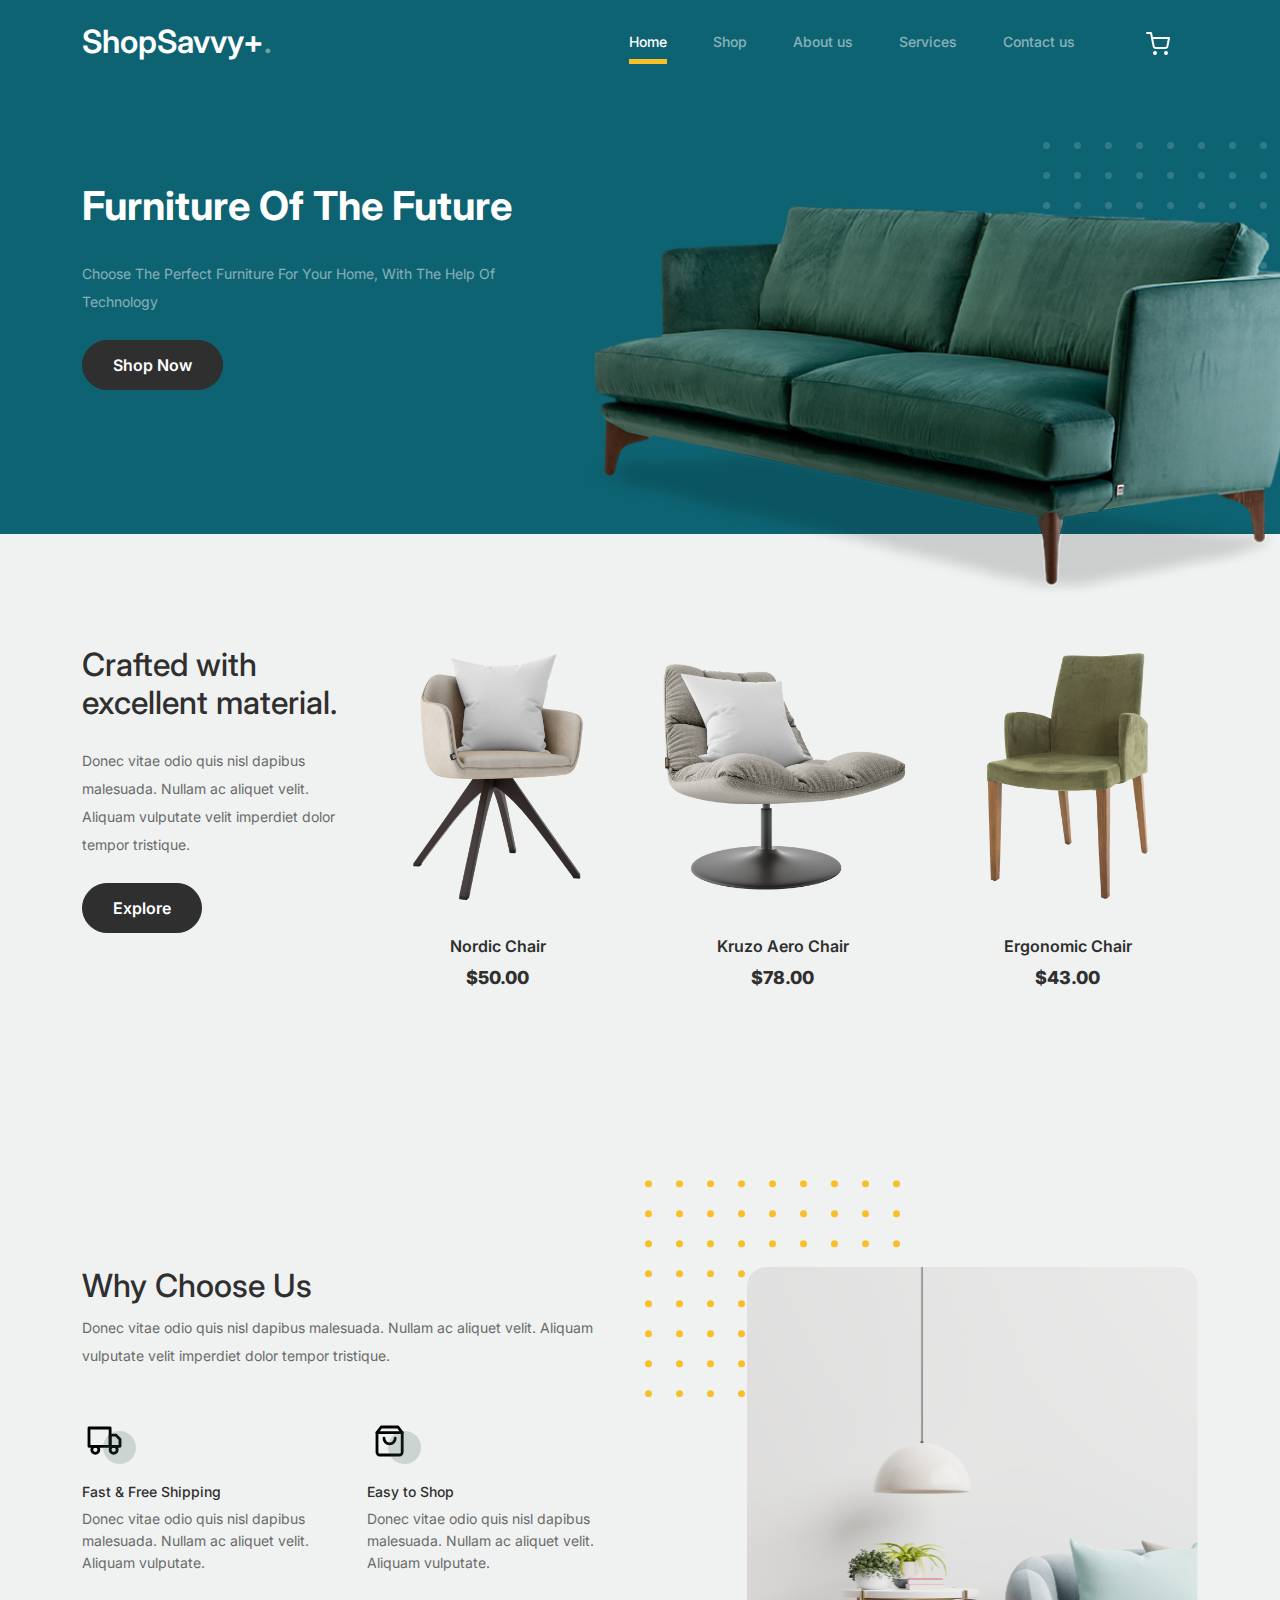
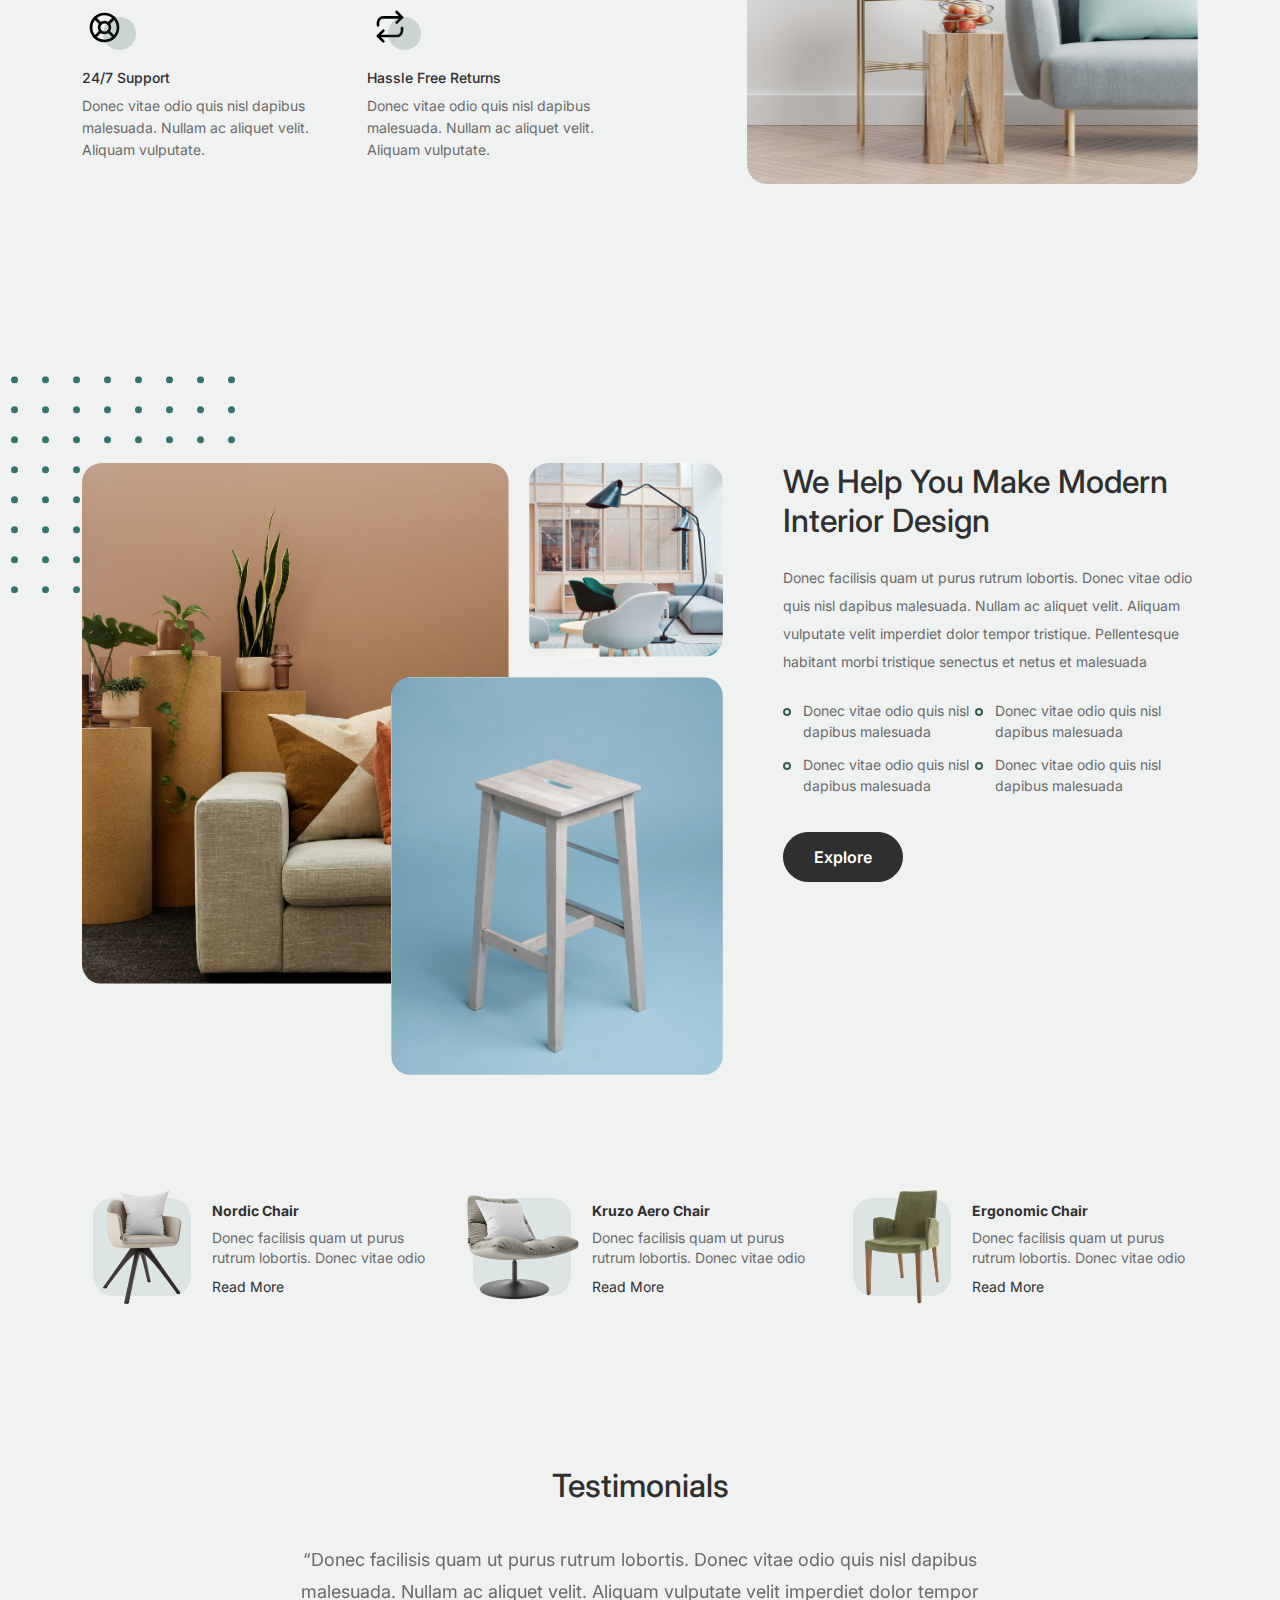
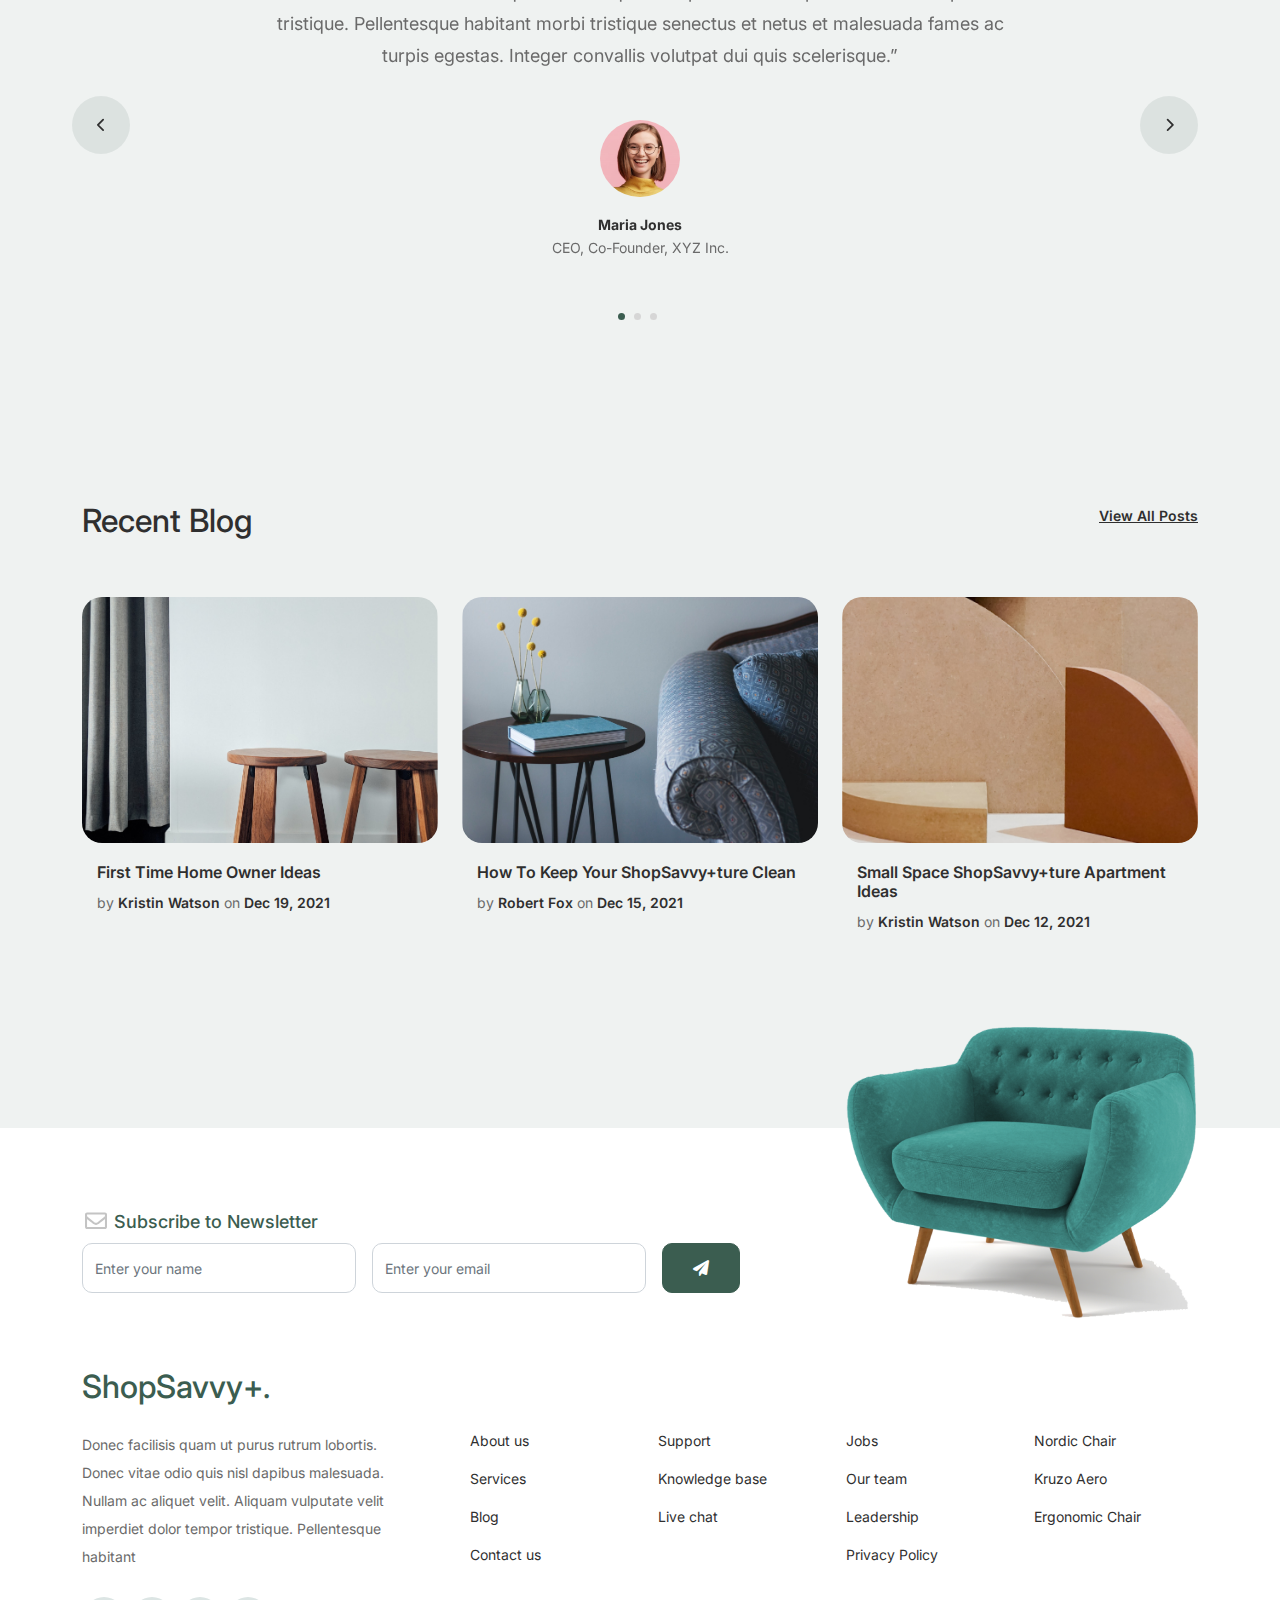
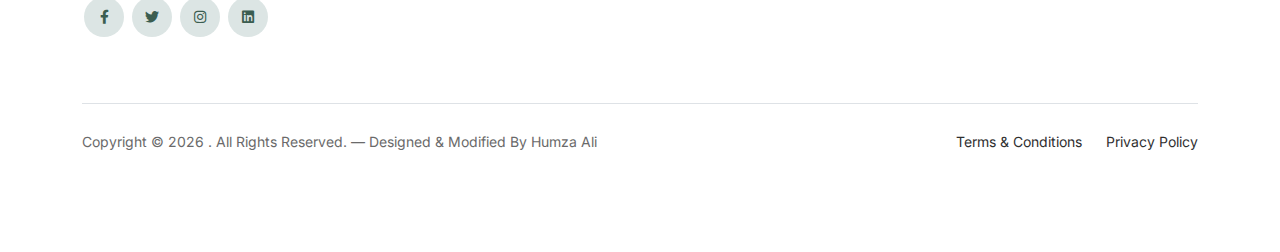
==== commit 8ef8d5c0: "Commit 3: Content Changes" ====
--- a/ShopSavvy+/index.html
+++ b/ShopSavvy+/index.html
@@ -73,12 +73,10 @@
         <div class="row justify-content-between">
           <div class="col-lg-5">
             <div class="intro-excerpt">
-              <h1>
-                Modern Interior <span clsas="d-block">Design Studio</span>
-              </h1>
+              <h1>Furniture Of The<span clsas="d-block"> Future </span></h1>
               <p class="mb-4">
-                Donec vitae odio quis nisl dapibus malesuada. Nullam ac aliquet
-                velit. Aliquam vulputate velit imperdiet dolor tempor tristique.
+                Choose The Perfect Furniture For Your Home, With The Help Of
+                Technology
               </p>
               <p>
                 <a href="shop.html" class="btn btn-info me-2">Shop Now</a>
@@ -667,9 +665,7 @@
                 <script>
                   document.write(new Date().getFullYear())
                 </script>
-                . All Rights Reserved. &mdash; Designed with love by
-                <a href="https://untree.co">Untree.co</a> Distributed By
-                <a hreff="https://themewagon.com">ThemeWagon</a>
+                . All Rights Reserved. &mdash; Designed & Modified By Humza Ali
                 <!-- License information: https://untree.co/license/ -->
               </p>
             </div>
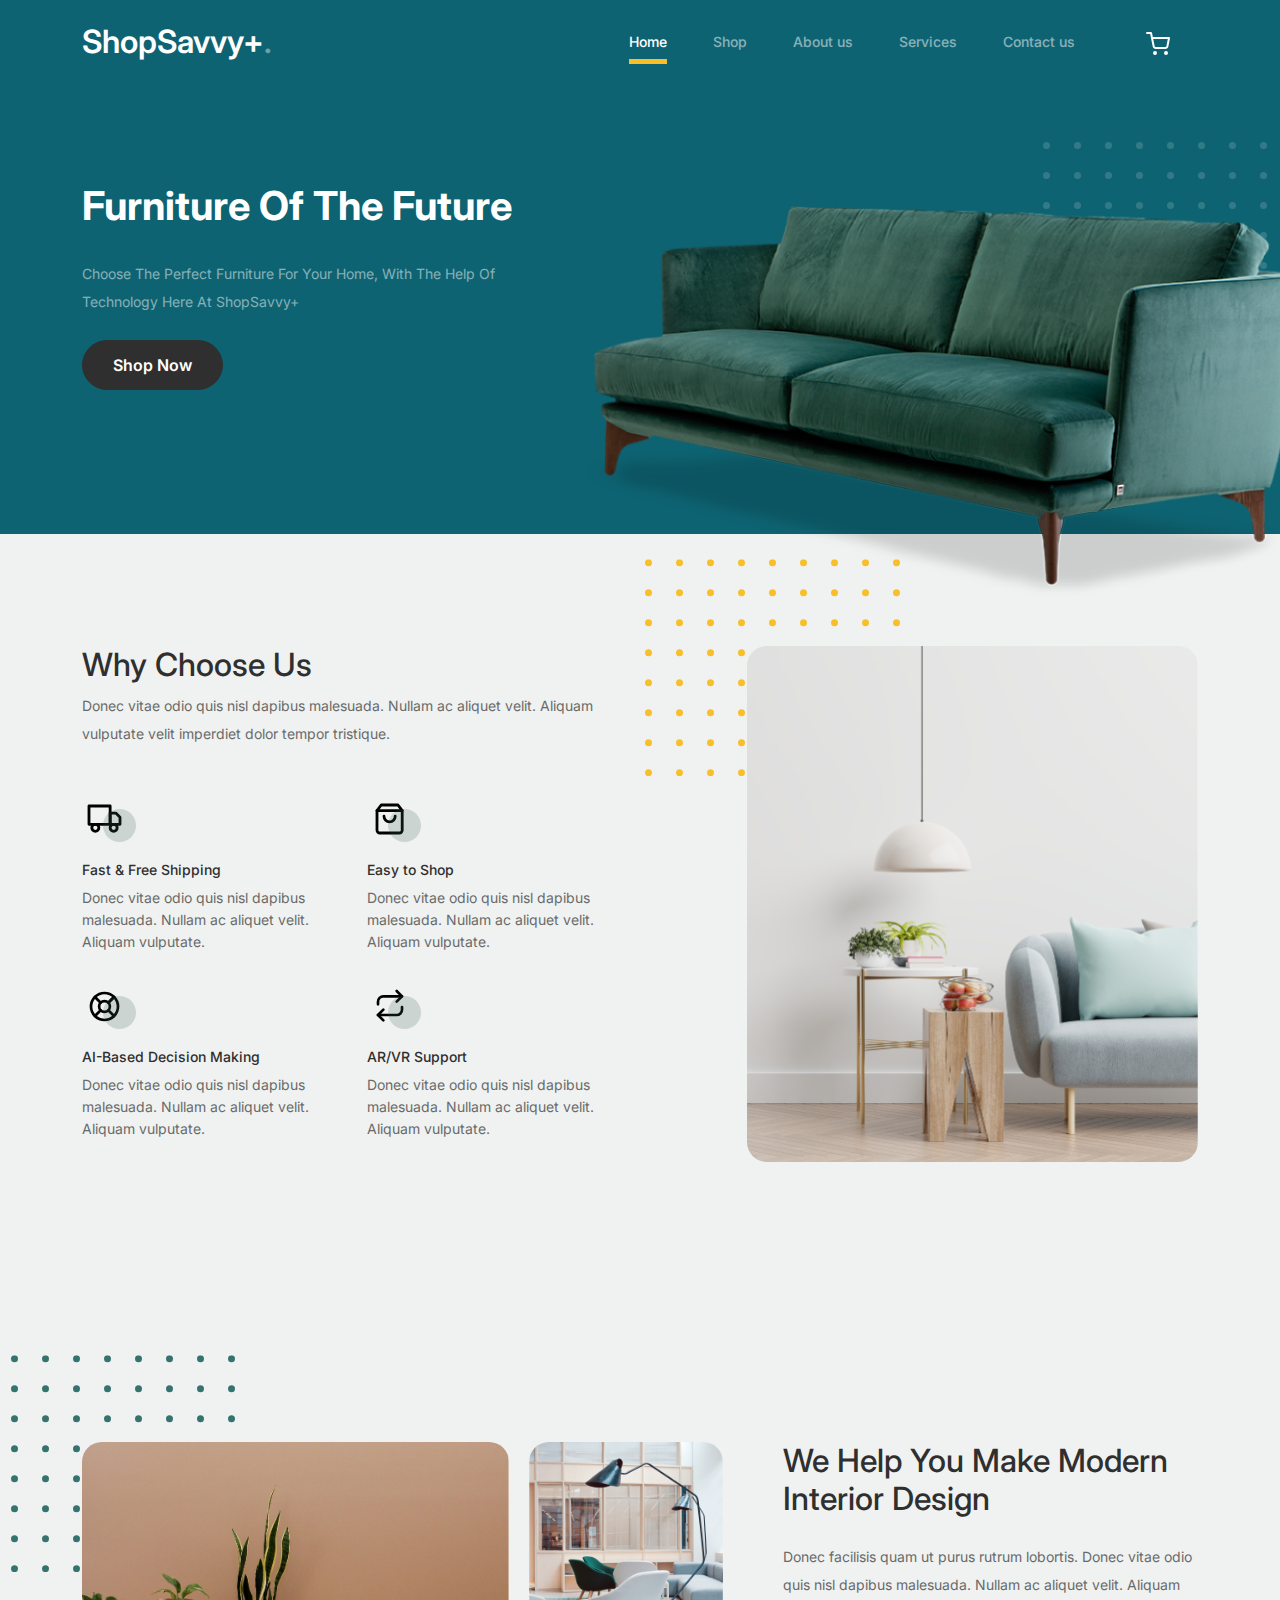
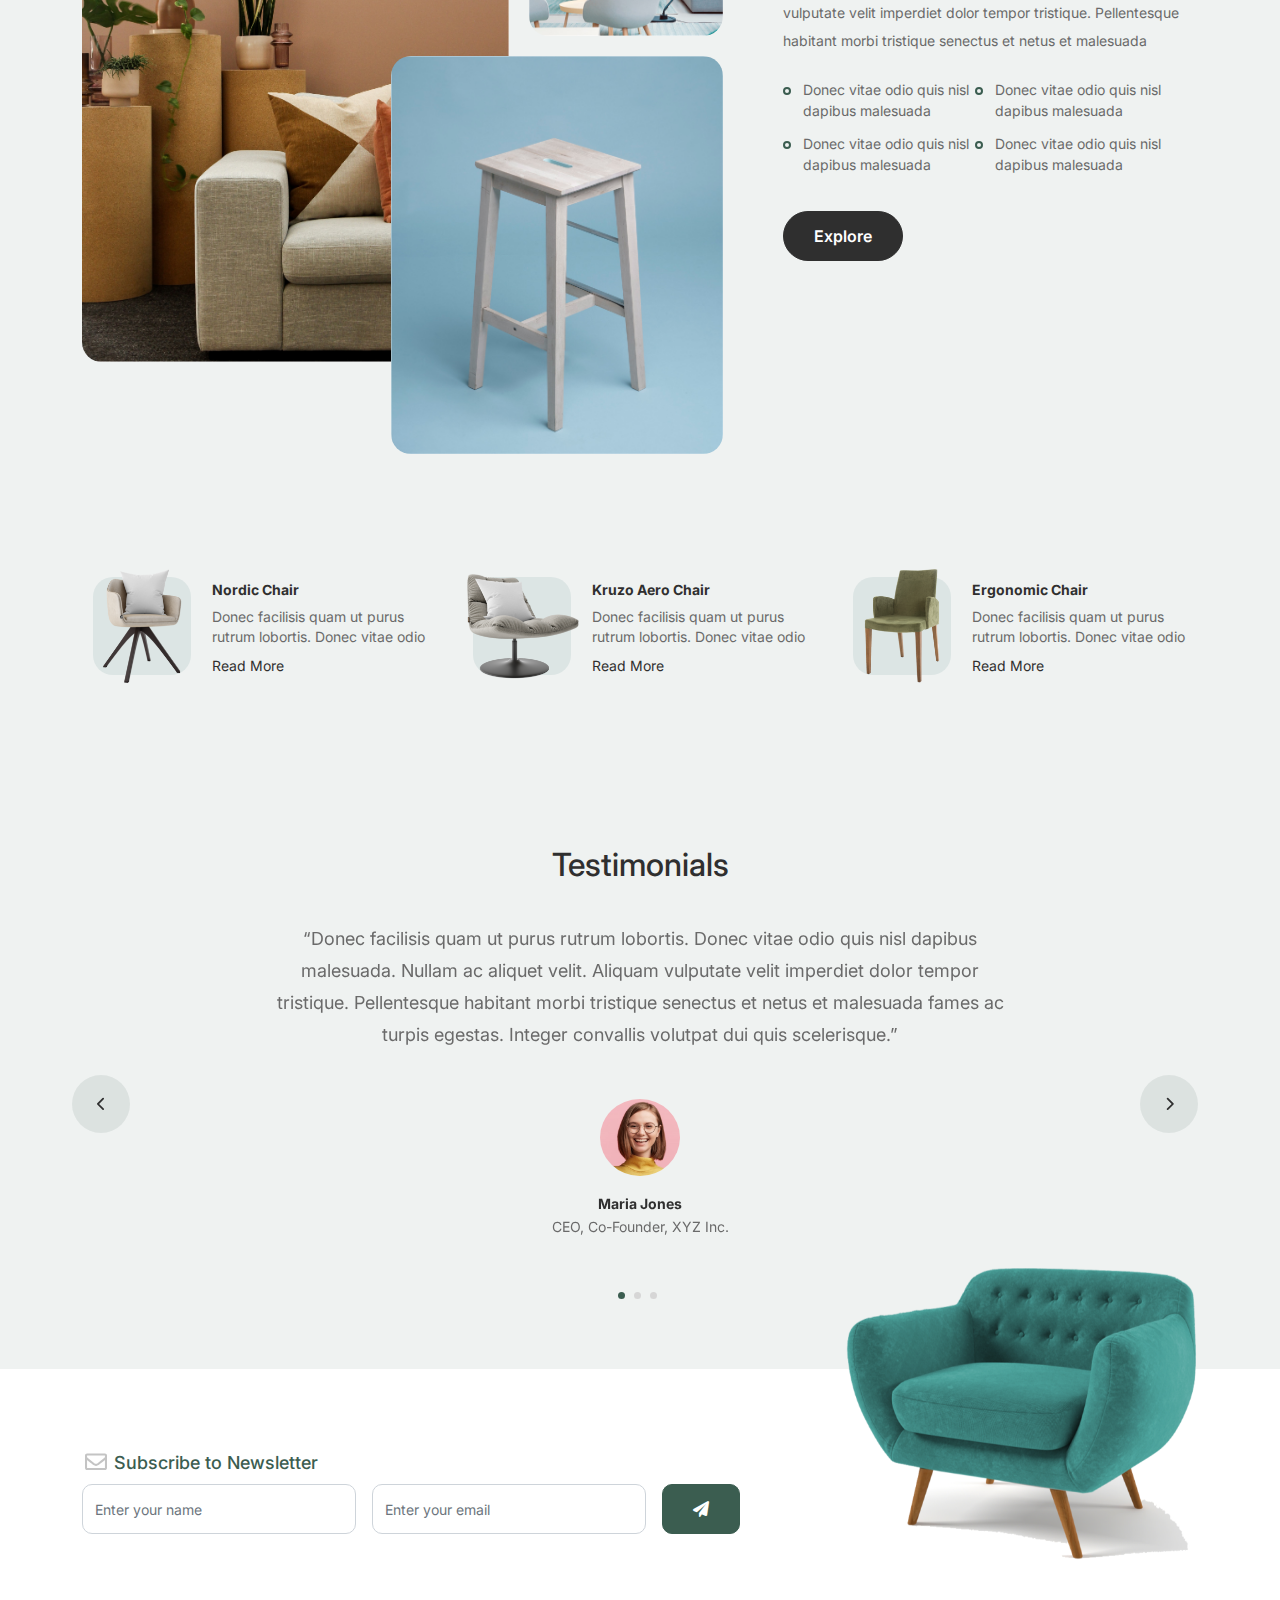
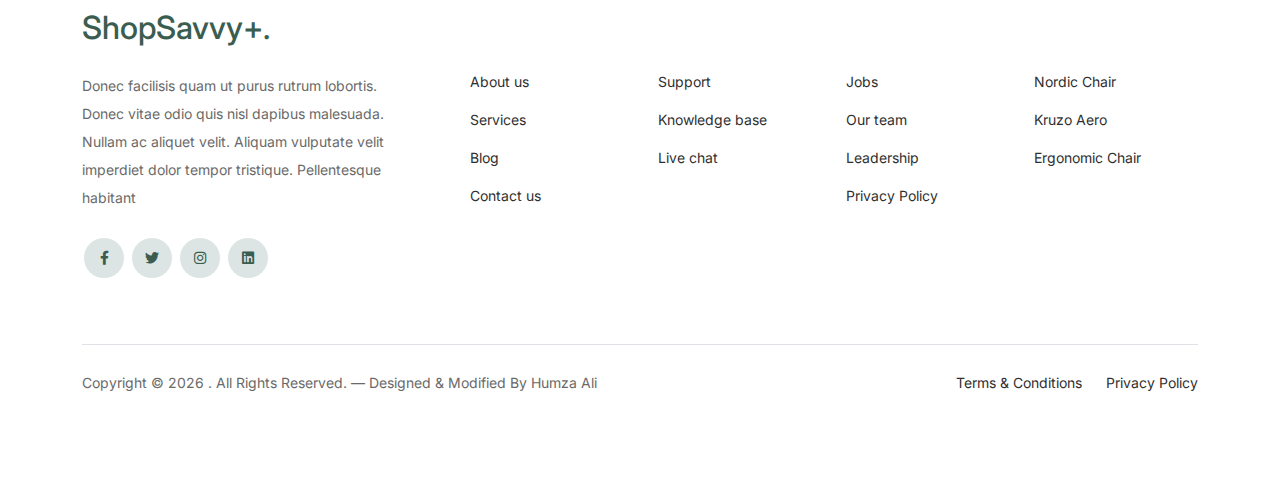
==== commit a37866f8: "Commit 5: Made Changes to Homepage" ====
--- a/ShopSavvy+/index.html
+++ b/ShopSavvy+/index.html
@@ -76,7 +76,7 @@
               <h1>Furniture Of The<span clsas="d-block"> Future </span></h1>
               <p class="mb-4">
                 Choose The Perfect Furniture For Your Home, With The Help Of
-                Technology
+                Technology Here At ShopSavvy+
               </p>
               <p>
                 <a href="shop.html" class="btn btn-info me-2">Shop Now</a>
@@ -92,76 +92,6 @@
       </div>
     </div>
     <!-- End Hero Section -->
-
-    <!-- Start Product Section -->
-    <div class="product-section">
-      <div class="container">
-        <div class="row">
-          <!-- Start Column 1 -->
-          <div class="col-md-12 col-lg-3 mb-5 mb-lg-0">
-            <h2 class="mb-4 section-title">Crafted with excellent material.</h2>
-            <p class="mb-4">
-              Donec vitae odio quis nisl dapibus malesuada. Nullam ac aliquet
-              velit. Aliquam vulputate velit imperdiet dolor tempor tristique.
-            </p>
-            <p><a href="shop.html" class="btn">Explore</a></p>
-          </div>
-          <!-- End Column 1 -->
-
-          <!-- Start Column 2 -->
-          <div class="col-12 col-md-4 col-lg-3 mb-5 mb-md-0">
-            <a class="product-item" href="cart.html">
-              <img
-                src="images/product-1.png"
-                class="img-fluid product-thumbnail"
-              />
-              <h3 class="product-title">Nordic Chair</h3>
-              <strong class="product-price">$50.00</strong>
-
-              <span class="icon-cross">
-                <img src="images/cross.svg" class="img-fluid" />
-              </span>
-            </a>
-          </div>
-          <!-- End Column 2 -->
-
-          <!-- Start Column 3 -->
-          <div class="col-12 col-md-4 col-lg-3 mb-5 mb-md-0">
-            <a class="product-item" href="cart.html">
-              <img
-                src="images/product-2.png"
-                class="img-fluid product-thumbnail"
-              />
-              <h3 class="product-title">Kruzo Aero Chair</h3>
-              <strong class="product-price">$78.00</strong>
-
-              <span class="icon-cross">
-                <img src="images/cross.svg" class="img-fluid" />
-              </span>
-            </a>
-          </div>
-          <!-- End Column 3 -->
-
-          <!-- Start Column 4 -->
-          <div class="col-12 col-md-4 col-lg-3 mb-5 mb-md-0">
-            <a class="product-item" href="cart.html">
-              <img
-                src="images/product-3.png"
-                class="img-fluid product-thumbnail"
-              />
-              <h3 class="product-title">Ergonomic Chair</h3>
-              <strong class="product-price">$43.00</strong>
-
-              <span class="icon-cross">
-                <img src="images/cross.svg" class="img-fluid" />
-              </span>
-            </a>
-          </div>
-          <!-- End Column 4 -->
-        </div>
-      </div>
-    </div>
-    <!-- End Product Section -->
 
     <!-- Start Why Choose Us Section -->
     <div class="why-choose-section">
@@ -210,7 +140,7 @@
                       class="imf-fluid"
                     />
                   </div>
-                  <h3>24/7 Support</h3>
+                  <h3>AI-Based Decision Making</h3>
                   <p>
                     Donec vitae odio quis nisl dapibus malesuada. Nullam ac
                     aliquet velit. Aliquam vulputate.
@@ -227,7 +157,7 @@
                       class="imf-fluid"
                     />
                   </div>
-                  <h3>Hassle Free Returns</h3>
+                  <h3>AR/VR Support</h3>
                   <p>
                     Donec vitae odio quis nisl dapibus malesuada. Nullam ac
                     aliquet velit. Aliquam vulputate.
@@ -482,70 +412,6 @@
     </div>
     <!-- End Testimonial Slider -->
 
-    <!-- Start Blog Section -->
-    <div class="blog-section">
-      <div class="container">
-        <div class="row mb-5">
-          <div class="col-md-6">
-            <h2 class="section-title">Recent Blog</h2>
-          </div>
-          <div class="col-md-6 text-start text-md-end">
-            <a href="#" class="more">View All Posts</a>
-          </div>
-        </div>
-
-        <div class="row">
-          <div class="col-12 col-sm-6 col-md-4 mb-4 mb-md-0">
-            <div class="post-entry">
-              <a href="#" class="post-thumbnail"
-                ><img src="images/post-1.jpg" alt="Image" class="img-fluid"
-              /></a>
-              <div class="post-content-entry">
-                <h3><a href="#">First Time Home Owner Ideas</a></h3>
-                <div class="meta">
-                  <span>by <a href="#">Kristin Watson</a></span>
-                  <span>on <a href="#">Dec 19, 2021</a></span>
-                </div>
-              </div>
-            </div>
-          </div>
-
-          <div class="col-12 col-sm-6 col-md-4 mb-4 mb-md-0">
-            <div class="post-entry">
-              <a href="#" class="post-thumbnail"
-                ><img src="images/post-2.jpg" alt="Image" class="img-fluid"
-              /></a>
-              <div class="post-content-entry">
-                <h3><a href="#">How To Keep Your ShopSavvy+ture Clean</a></h3>
-                <div class="meta">
-                  <span>by <a href="#">Robert Fox</a></span>
-                  <span>on <a href="#">Dec 15, 2021</a></span>
-                </div>
-              </div>
-            </div>
-          </div>
-
-          <div class="col-12 col-sm-6 col-md-4 mb-4 mb-md-0">
-            <div class="post-entry">
-              <a href="#" class="post-thumbnail"
-                ><img src="images/post-3.jpg" alt="Image" class="img-fluid"
-              /></a>
-              <div class="post-content-entry">
-                <h3>
-                  <a href="#">Small Space ShopSavvy+ture Apartment Ideas</a>
-                </h3>
-                <div class="meta">
-                  <span>by <a href="#">Kristin Watson</a></span>
-                  <span>on <a href="#">Dec 12, 2021</a></span>
-                </div>
-              </div>
-            </div>
-          </div>
-        </div>
-      </div>
-    </div>
-    <!-- End Blog Section -->
-
     <!-- Start Footer Section -->
     <footer class="footer-section">
       <div class="container relative">
